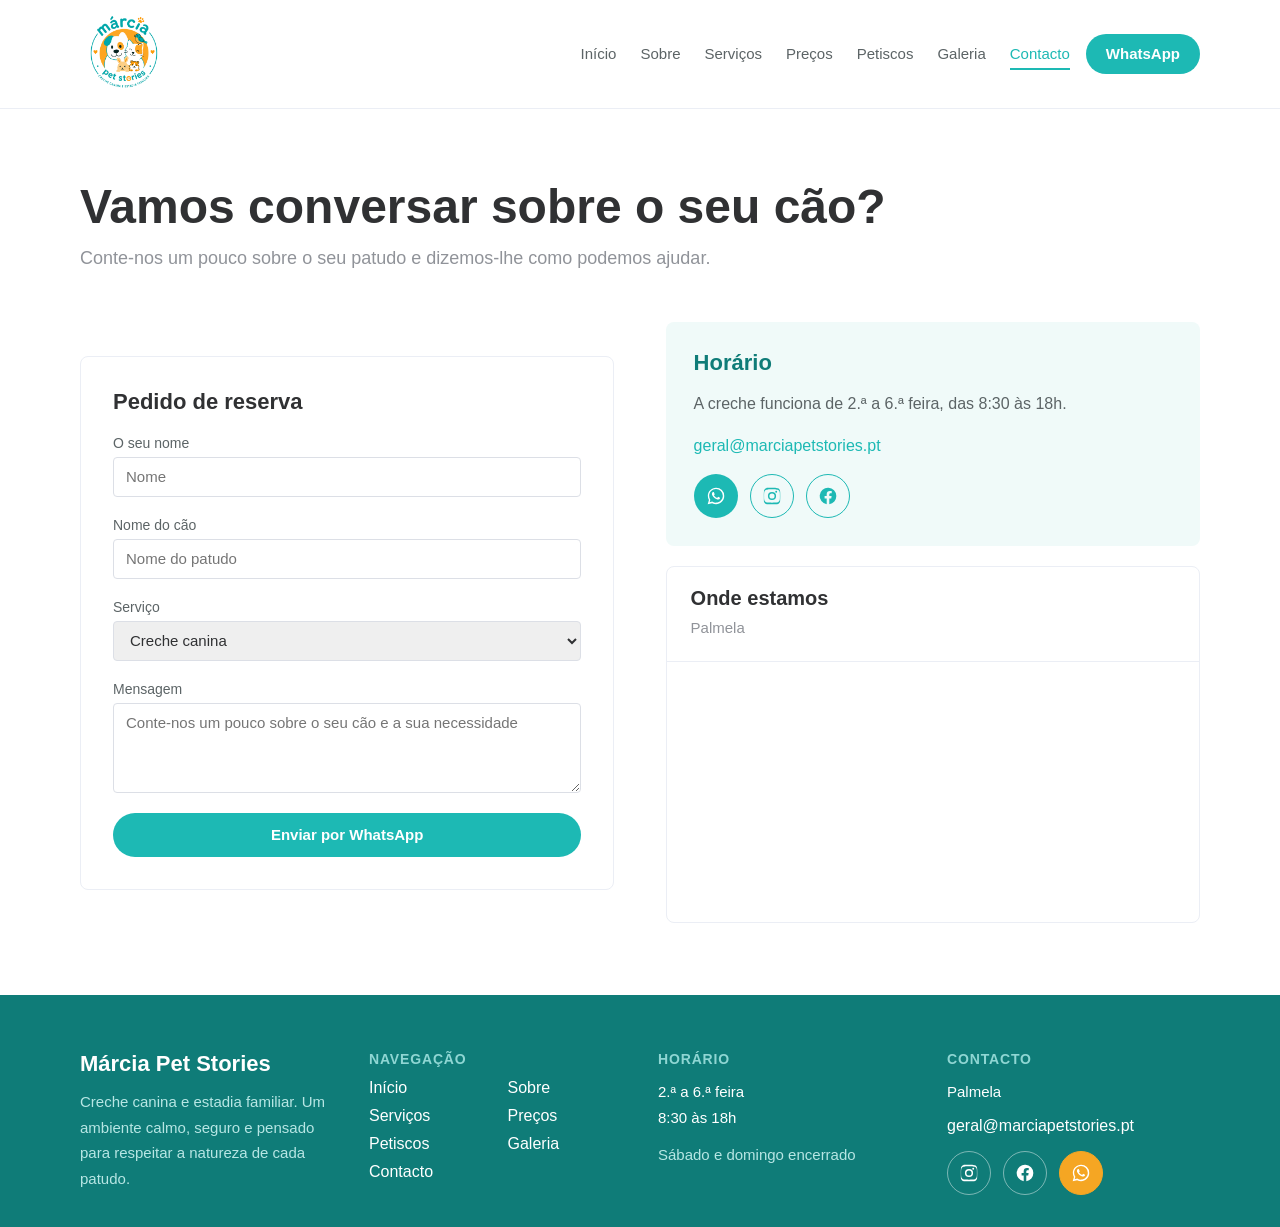
==== contacto.html @ e96823cc "Add files via upload" ====
<!DOCTYPE html>
<html lang="pt-PT">
<head>
  <meta charset="utf-8" />
  <meta name="viewport" content="width=device-width, initial-scale=1" />
  <meta name="theme-color" content="#1DB9B4" />
  <meta name="robots" content="index,follow" />
  <title>Fale connosco em Palmela | Márcia Pet Stories</title>
  <meta name="description" content="Fale com a Márcia Pet Stories para marcar uma reserva, agendar a adaptação do seu cão ou esclarecer dúvidas sobre a creche em Palmela." />
  <link rel="canonical" href="https://www.marciapetstories.pt/contacto.html" />
  <link rel="stylesheet" href="styles.css" />
</head>
<body>
  <header class="topo">
    <div class="wrap">
      <a href="index.html"><img class="logo" src="img/logo.png" alt="Márcia Pet Stories" width="120" height="120" /></a>
      <button class="icone-btn burger" id="abrir-menu" aria-label="Abrir menu">
        <svg width="22" height="22" viewBox="0 0 24 24" fill="currentColor" aria-hidden="true"><path d="M3 6h18v2H3V6Zm0 5h18v2H3v-2Zm0 5h18v2H3v-2Z"></path></svg>
      </button>
      <nav class="nav" id="nav-desktop">
        <a href="index.html">Início</a>
        <a href="sobre.html">Sobre</a>
        <a href="servicos.html">Serviços</a>
        <a href="precos.html">Preços</a>
        <a href="petiscos.html">Petiscos</a>
        <a href="galeria.html">Galeria</a>
        <a href="contacto.html" class="atual">Contacto</a>
      </nav>
      <a class="btn btn-teal btn-xs" href="https://wa.me/351910688326" target="_blank" rel="noopener noreferrer">WhatsApp</a>
    </div>
  </header>

  <div class="drawer" id="drawer">
    <div class="drawer-topo">
      <a href="index.html"><img class="drawer-logo" src="img/logo.png" alt="Márcia Pet Stories" width="120" height="120" /></a>
      <button class="icone-btn" id="fechar-menu" aria-label="Fechar menu">
        <svg width="20" height="20" viewBox="0 0 24 24" fill="currentColor" aria-hidden="true"><path d="M18.3 5.71 12 12.01l-6.3-6.3-1.41 1.41 6.3 6.3-6.3 6.3 1.41 1.41 6.3-6.3 6.3 6.3 1.41-1.41-6.3-6.3 6.3-6.3-1.41-1.41Z"></path></svg>
      </button>
    </div>
    <nav>
      <a href="index.html">Início</a>
      <a href="sobre.html">Sobre</a>
      <a href="servicos.html">Serviços</a>
      <a href="precos.html">Preços</a>
      <a href="petiscos.html">Petiscos</a>
      <a href="galeria.html">Galeria</a>
      <a href="contacto.html" class="atual">Contacto</a>
    </nav>
    <a class="btn btn-teal wa" href="https://wa.me/351910688326" target="_blank" rel="noopener noreferrer">Falar no WhatsApp</a>
  </div>

  <main>
    <section>
      <div class="wrap">
        <h1>Vamos conversar sobre o seu cão?</h1>
        <p class="sub">Conte-nos um pouco sobre o seu patudo e dizemos-lhe como podemos ajudar.</p>
        <div class="duas contact-layout">
          <form class="form" id="form-reserva">
            <h2 class="contact-title">Pedido de reserva</h2>
            <div class="campo">
              <label for="f-nome">O seu nome</label>
              <input id="f-nome" name="nome" placeholder="Nome" />
            </div>
            <div class="campo">
              <label for="f-cao">Nome do cão</label>
              <input id="f-cao" name="cao" placeholder="Nome do patudo" />
            </div>
            <div class="campo">
              <label for="f-servico">Serviço</label>
              <select id="f-servico" name="servico">
                <option>Creche canina</option>
                <option>Estadia familiar</option>
                <option>Dia de adaptação</option>
                <option>Transporte</option>
                <option>Banho e tosa</option>
                <option>Passeios</option>
              </select>
            </div>
            <div class="campo">
              <label for="f-msg">Mensagem</label>
              <textarea id="f-msg" name="msg" rows="4" placeholder="Conte-nos um pouco sobre o seu cão e a sua necessidade"></textarea>
            </div>
            <button type="submit" class="btn btn-teal btn-sm">Enviar por WhatsApp</button>
          </form>

          <div class="contact-stack">
            <div class="caixa-teal">
              <h2>Horário</h2>
              <p class="contact-copy">A creche funciona de 2.ª a 6.ª feira, das 8:30 às 18h.</p>
              <p class="contact-copy"><a href="mailto:geral@marciapetstories.pt">geral@marciapetstories.pt</a></p>
              <div class="social">
                <a class="cheio wa" href="https://wa.me/351910688326" target="_blank" rel="noopener noreferrer" aria-label="WhatsApp"></a>
                <a class="linha ig" href="https://www.instagram.com/marciapetstories/" target="_blank" rel="noopener noreferrer" aria-label="Instagram"></a>
                <a class="linha fb" href="https://www.facebook.com/profile.php?id=100092173143189" target="_blank" rel="noopener noreferrer" aria-label="Facebook"></a>
              </div>
            </div>
            <div class="mapa-caixa">
              <header>
                <h2 class="map-title">Onde estamos</h2>
                <p class="map-local">Palmela</p>
              </header>
              <iframe title="Mapa de Palmela" loading="lazy" referrerpolicy="no-referrer-when-downgrade" src="https://www.openstreetmap.org/export/embed.html?bbox=-8.95%2C38.54%2C-8.85%2C38.60&amp;layer=mapnik"></iframe>
            </div>
          </div>
        </div>
      </div>
    </section>
  </main>

  <footer>
    <div class="wrap grelha">
      <div class="bloco">
        <span class="marca">Márcia Pet Stories</span>
        <span class="claro">Creche canina e estadia familiar. Um ambiente calmo, seguro e pensado para respeitar a natureza de cada patudo.</span>
      </div>
      <div class="bloco">
        <span class="rotulo">Navegação</span>
        <div class="nav-rodape">
          <a href="index.html">Início</a>
          <a href="sobre.html">Sobre</a>
          <a href="servicos.html">Serviços</a>
          <a href="precos.html">Preços</a>
          <a href="petiscos.html">Petiscos</a>
          <a href="galeria.html">Galeria</a>
          <a href="contacto.html">Contacto</a>
        </div>
      </div>
      <div class="bloco">
        <span class="rotulo">Horário</span>
        <span class="footer-meta">2.ª a 6.ª feira<br />8:30 às 18h</span>
        <span class="claro">Sábado e domingo encerrado</span>
      </div>
      <div class="bloco">
        <span class="rotulo">Contacto</span>
        <span class="footer-meta">Palmela</span>
        <a href="mailto:geral@marciapetstories.pt">geral@marciapetstories.pt</a>
        <div class="social redes footer-social">
          <a class="ig" href="https://www.instagram.com/marciapetstories/" target="_blank" rel="noopener noreferrer" aria-label="Instagram"></a>
          <a class="fb" href="https://www.facebook.com/profile.php?id=100092173143189" target="_blank" rel="noopener noreferrer" aria-label="Facebook"></a>
          <a class="cheio wa" href="https://wa.me/351910688326" target="_blank" rel="noopener noreferrer" aria-label="WhatsApp"></a>
        </div>
      </div>
    </div>
  </footer>

  <script src="script.js"></script>
  <script>
    document.getElementById('abrir-menu').addEventListener('click', function () {
      document.getElementById('drawer').classList.add('aberto');
    });
    document.getElementById('fechar-menu').addEventListener('click', function () {
      document.getElementById('drawer').classList.remove('aberto');
    });
    document.getElementById('form-reserva').addEventListener('submit', function (ev) {
      ev.preventDefault();
      var d = new FormData(ev.target);
      var texto = [
        'Olá! Chamo-me ' + (d.get('nome') || '—') + '.',
        'Cão: ' + (d.get('cao') || '—'),
        'Serviço: ' + d.get('servico'),
        d.get('msg')
      ].filter(Boolean).join('\n');
      window.open('https://wa.me/351910688326?text=' + encodeURIComponent(texto), '_blank', 'noopener');
    });
  </script>
</body>
</html>
---- styles.css ----
/* Márcia Pet Stories — estilos */

html { scroll-behavior: auto; }

:root {
  --teal: #1DB9B4;
  --teal-dark: #0F7C78;
  --teal-soft: #F0FAF9;
  --teal-tint: #E8F8F7;
  --laranja: #F5A623;
  --laranja-dark: #B87A12;
  --creme: #FBF5EC;
  --texto: #303133;
  --texto-2: #5c6466;
  --texto-3: #909399;
  --borda: #EBEEF5;
  --borda-forte: #DCDFE6;
  --fundo: #F2F3F5;
  --raio: 8px;
  --ease: cubic-bezier(.645, .045, .355, 1);
}

*, *::before, *::after { box-sizing: border-box; }

body {
  margin: 0;
  background: #fff;
  font-family: Inter, 'Helvetica Neue', Helvetica, Arial, sans-serif;
  color: var(--texto);
  -webkit-font-smoothing: antialiased;
}

a { color: var(--teal); text-decoration: none; }
a:hover { color: #17968f; }
img { display: block; }
input, textarea, select, button { font-family: inherit; }

.wrap { max-width: 1160px; margin: 0 auto; padding-left: 20px; padding-right: 20px; }
.pagina { display: none; }
.pagina.ativa { display: block; }
.section-spaced { margin-top: 40px; }
.section-heading { margin-bottom: 40px; }
.section-tight { padding-bottom: 24px; }
.align-start { align-items: start; }
.lead-copy { font-size: 17px; line-height: 1.85; }
.compact { max-width: 30em; }
.center-copy { max-width: 34em; }
.brand-title { color: var(--teal-dark); }
.story-block { display: flex; flex-direction: column; gap: 20px; max-width: 56em; margin-top: 24px; }
.brand-line { font-size: 19px; line-height: 1.7; color: var(--teal-dark); font-weight: 600; }
.pet-subtitle { font-size: clamp(17px,2.2vw,20px); line-height: 1.6; color: #8a6a3a; font-weight: 500; }
.section-no-top { padding-top: 0; }
.service-grid { margin-top: 48px; }
.pricing-grid { margin-top: 48px; }
.gallery-spacing { margin-top: 48px; }
.contact-layout { align-items: start; margin-top: 48px; }
.contact-stack { display: flex; flex-direction: column; gap: 20px; }
.contact-title { font-size: 22px; }
.contact-copy { font-size: 16px; line-height: 1.75; }
.map-title { font-size: 20px; margin-bottom: 4px; }
.map-local { font-size: 15px; color: var(--texto-3); }
.avulso-copy { display: flex; flex-direction: column; gap: 6px; }
.avulso-title { font-size: 20px; }
.avulso-price { display: flex; align-items: baseline; gap: 10px; }
.avulso-label { font-size: 15px; color: #7a6a4d; }
.faq-title { margin: 64px 0 24px; }
.store-title { font-size: clamp(23px,3.4vw,30px); }
.small-sub { font-size: 16px; }
.shop-spacing { margin-top: 32px; }
.gallery-title { font-size: clamp(23px,3.4vw,30px); margin-bottom: 32px; }
.section-header { display: flex; flex-direction: column; gap: 14px; margin-bottom: 32px; }
.section-header.center { align-items: center; text-align: center; }
.section-header h2 { margin: 0; }
.feature-grid { display: grid; grid-template-columns: repeat(auto-fit, minmax(220px, 1fr)); gap: 20px; }
.feature-card {
  background: #fff;
  border: 1px solid var(--borda);
  border-radius: var(--raio);
  padding: 28px 22px;
  display: flex;
  flex-direction: column;
  gap: 16px;
  box-shadow: 0 8px 24px rgba(16, 124, 120, .04);
}
.feature-icon {
  width: 52px;
  height: 52px;
  border-radius: 16px;
  background: var(--teal-soft);
  display: flex;
  align-items: center;
  justify-content: center;
  font-size: 28px;
}
.feature-card h3 { font-size: 19px; color: var(--texto); }
.feature-card p { font-size: 15px; line-height: 1.75; }
.testimonial-grid { display: grid; grid-template-columns: repeat(auto-fit, minmax(220px, 1fr)); gap: 20px; }
.testimonial-card {
  background: #fff;
  border: 1px solid var(--borda);
  border-radius: var(--raio);
  padding: 18px 18px 20px;
  display: flex;
  flex-direction: column;
  gap: 14px;
  box-shadow: 0 6px 18px rgba(48, 49, 51, .04);
}
.testimonial-photo {
  width: 100%;
  aspect-ratio: 4 / 3;
  border-radius: 12px;
  overflow: hidden;
  background: linear-gradient(135deg, #dff8f6, #f7f0df);
  border: 1px solid rgba(16, 124, 120, .12);
}
.placeholder-photo {
  position: relative;
  display: flex;
  align-items: center;
  justify-content: center;
}
.placeholder-photo::before {
  content: "🐶";
  font-size: 42px;
  opacity: 0.6;
}
.testimonial-card p {
  margin: 0;
  font-size: 15px;
  line-height: 1.8;
  color: var(--texto-2);
}
.testimonial-author {
  display: flex;
  flex-direction: column;
  gap: 4px;
  margin-top: auto;
  padding-top: 6px;
  border-top: 1px solid var(--borda);
}
.testimonial-author strong { font-size: 15px; color: var(--texto); }
.testimonial-author span { font-size: 13px; color: var(--texto-3); }
.cta-panel { max-width: 900px; text-align: center; display: flex; flex-direction: column; align-items: center; gap: 20px; }
.compact-panel { gap: 18px; }
.footer-meta { font-size: 15px; line-height: 1.7; }
.footer-social { padding-top: 4px; }
.drawer-logo { height: 64px; width: auto; }

/* ---------- Cabeçalho ---------- */
.topo {
  position: sticky;
  top: 0;
  z-index: 50;
  background: rgba(255, 255, 255, .96);
  border-bottom: 1px solid var(--borda);
}
.topo .wrap {
  display: flex;
  align-items: center;
  gap: 16px;
  padding-top: 10px;
  padding-bottom: 10px;
  flex-wrap: wrap;
}
.logo { height: clamp(56px, 9vw, 88px); width: auto; cursor: pointer; }
.nav {
  display: flex;
  gap: clamp(12px, 2vw, 24px);
  margin-left: auto;
  flex-wrap: wrap;
  justify-content: flex-end;
}
.nav a,
.nav button {
  padding: 6px 0;
  background: none;
  border: none;
  border-bottom: 2px solid transparent;
  color: var(--texto-2);
  font-size: 15px;
  font-weight: 500;
  cursor: pointer;
  transition: color .2s, transform .2s var(--ease), font-weight .2s;
  text-decoration: none;
  display: inline-flex;
  align-items: center;
}
.nav a:hover,
.nav button:hover { transform: scale(1.08); font-weight: 700; color: var(--teal); }
.nav a.atual,
.nav button.atual { color: var(--teal); border-bottom-color: var(--teal); }

.icone-btn {
  display: inline-flex;
  align-items: center;
  justify-content: center;
  width: 44px;
  height: 44px;
  border-radius: 22px;
  background: #fff;
  border: 1px solid var(--borda-forte);
  color: var(--teal);
  cursor: pointer;
}
.burger { display: inline-flex; margin-left: auto; }

/* ---------- Botões ---------- */
.btn {
  display: inline-flex;
  align-items: center;
  justify-content: center;
  height: 48px;
  padding: 0 28px;
  border-radius: 24px;
  font-size: 16px;
  font-weight: 600;
  border: none;
  cursor: pointer;
  transition: transform .2s var(--ease), font-weight .2s, background .2s, color .2s;
}
.btn:hover { transform: scale(1.06); font-weight: 700; }
.btn { text-align: center; height: auto; min-height: 48px; padding-top: 10px; padding-bottom: 10px; line-height: 1.3; }
.btn-sm { min-height: 44px; }
.btn-xs { min-height: 40px; }
.btn-teal { background: var(--teal); color: #fff; }
.btn-teal:hover { color: #fff; }
.btn-laranja { background: var(--laranja); color: #fff; }
.btn-laranja:hover { color: #fff; }
.btn-linha { background: #fff; color: var(--teal); border: 1px solid var(--teal); }
.btn-sm { height: auto; padding-left: 24px; padding-right: 24px; border-radius: 22px; font-size: 15px; }
.btn-xs { height: auto; padding-left: 20px; padding-right: 20px; border-radius: 20px; font-size: 15px; white-space: nowrap; }

.voltar { padding-top: 20px; padding-bottom: 24px; }

/* ---------- Menu mobile ---------- */
.drawer {
  position: fixed;
  top: 0;
  right: 0;
  bottom: 0;
  width: 66.6667%;
  z-index: 100;
  background: #fff;
  display: none;
  flex-direction: column;
  padding: 20px;
  overflow-y: auto;
  box-shadow: 0 0 24px rgba(0, 0, 0, .18);
}
.drawer.aberto { display: flex; }
.drawer-topo { display: flex; align-items: center; justify-content: space-between; gap: 16px; }
.drawer nav { display: flex; flex-direction: column; padding-top: 32px; }
.drawer nav a,
.drawer nav button {
  background: none;
  border: none;
  border-bottom: 1px solid var(--borda);
  padding: 18px 4px;
  color: var(--texto-2);
  font-size: 19px;
  font-weight: 600;
  text-align: left;
  cursor: pointer;
  text-decoration: none;
  display: block;
}
.drawer nav a.atual,
.drawer nav button.atual { color: var(--teal); }
.drawer .btn { margin-top: 32px; min-height: 52px; border-radius: 26px; font-size: 17px; text-align: center; }

/* ---------- Secções ---------- */
section { padding-top: clamp(44px, 7vw, 72px); padding-bottom: clamp(44px, 7vw, 72px); }
.fundo-teal { background: var(--teal-soft); }
.fundo-creme { background: var(--creme); }
.fundo-cinza { background: var(--fundo); }

h1 { margin: 0; font-size: clamp(30px, 5.4vw, 48px); line-height: 1.1; font-weight: 700; }
h2 { margin: 0; font-size: clamp(24px, 3.6vw, 32px); font-weight: 700; }
h3 { margin: 0; font-size: 19px; font-weight: 600; }
p { margin: 0; line-height: 1.8; color: var(--texto-2); }

.sub { font-size: 18px; color: var(--texto-3); margin-top: 8px; }
.duas {
  display: grid;
  grid-template-columns: 1fr;
  gap: clamp(28px, 4vw, 56px);
  align-items: center;
}
.coluna { display: flex; flex-direction: column; gap: 20px; align-items: flex-start; }

.etiqueta {
  display: inline-block;
  font-size: 13px;
  font-weight: 600;
  letter-spacing: .04em;
  text-transform: uppercase;
  padding: 6px 14px;
  border-radius: 20px;
  color: #fff;
}
.etiqueta.laranja { background: var(--laranja); }
.etiqueta.teal { background: var(--teal); }

.hero h1 { color: var(--teal-dark); text-wrap: balance; max-width: 573px; }
.hero p { font-size: clamp(16px, 2vw, 19px); line-height: 1.7; max-width: 570px; }
.hero .social { margin-top: 16px; }
.hero-logo { width: 100%; max-width: 460px; height: auto; margin: 0 auto; }

.foto { border-radius: var(--raio); overflow: hidden; background: var(--borda); }
.foto img { width: 100%; height: 100%; object-fit: cover; }
.r43 { aspect-ratio: 4/3; }
.r11 { aspect-ratio: 1/1; }
.r34 { aspect-ratio: 3/4; }

/* ---------- Cartões ---------- */
.grelha-3 { display: grid; grid-template-columns: 1fr; gap: 20px; }
.grelha-2 { display: grid; grid-template-columns: 1fr; gap: 20px; }
.grelha-4 { display: grid; grid-template-columns: 1fr; gap: 24px; }
.grelha-5 { display: grid; grid-template-columns: 1fr; gap: 16px; }
.grelha-fotos { display: grid; grid-template-columns: 1fr; gap: 16px; }

.cartao {
  background: #fff;
  border: 1px solid var(--borda);
  border-radius: var(--raio);
  padding: 24px;
  display: flex;
  flex-direction: column;
  gap: 10px;
}
.numero {
  width: 44px;
  height: 44px;
  border-radius: 22px;
  background: var(--teal-tint);
  display: flex;
  align-items: center;
  justify-content: center;
  color: var(--teal);
  font-size: 18px;
  font-weight: 700;
  flex: none;
}
.numero.laranja { background: var(--laranja); color: #fff; width: 36px; height: 36px; font-size: 16px; }
.titulo-linha { display: flex; align-items: center; gap: 8px; flex-wrap: wrap; }
.tag-pontual {
  background: #FDF3E0;
  color: var(--laranja-dark);
  font-size: 12px;
  font-weight: 600;
  padding: 3px 10px;
  border-radius: 20px;
}
.nota { font-size: 14px; line-height: 1.6; color: var(--laranja-dark); }
.cartao p, .passo p { font-size: 15px; line-height: 1.7; }
.passo { display: flex; flex-direction: column; gap: 10px; }
.passo-topo { display: flex; align-items: center; gap: 12px; }
.passo-topo .numero { flex: none; }

/* ---------- Preços ---------- */
.pack {
  background: #fff;
  border: 1px solid var(--borda);
  border-radius: var(--raio);
  padding: 28px 20px;
  display: flex;
  flex-direction: column;
  gap: 12px;
  align-items: center;
  text-align: center;
}
.pack.destaque { border-color: var(--teal); }
.pack .freq { font-size: 13px; font-weight: 600; letter-spacing: .04em; text-transform: uppercase; color: var(--texto-3); }
.pack .valor { font-size: clamp(30px, 4vw, 38px); font-weight: 700; color: var(--teal-dark); line-height: 1; }
.pack .mes { font-size: 14px; color: var(--texto-3); }
.pack .top { background: var(--laranja); color: #fff; font-size: 12px; font-weight: 600; padding: 4px 12px; border-radius: 20px; }

.avulso {
  margin-top: 32px;
  background: #FFF8EC;
  border: 1px solid #F7DFB4;
  border-radius: var(--raio);
  padding: 28px;
  display: flex;
  flex-wrap: wrap;
  gap: 24px;
  align-items: center;
  justify-content: space-between;
}
.avulso p { font-size: 15px; line-height: 1.7; color: #7a6a4d; max-width: 46em; }
.avulso .valor { font-size: clamp(28px, 3.8vw, 34px); font-weight: 700; color: var(--laranja-dark); }

/* ---------- FAQ ---------- */
.faq { display: flex; flex-direction: column; gap: 12px; max-width: 820px; }
.faq-item { background: #fff; border: 1px solid var(--borda); border-radius: var(--raio); overflow: hidden; }
.faq-item button {
  width: 100%;
  text-align: left;
  background: none;
  border: none;
  padding: 20px 24px;
  font-size: 17px;
  font-weight: 600;
  color: var(--texto);
  cursor: pointer;
  display: flex;
  justify-content: space-between;
  gap: 16px;
  align-items: center;
}
.faq-item button span { color: var(--teal); font-size: 20px; font-weight: 400; flex: none; }
.faq-item p { padding: 0 24px 22px; font-size: 16px; line-height: 1.75; display: none; }
.faq-item.aberto p { display: block; }

/* ---------- Sliders ---------- */
.rail {
  display: flex;
  gap: 16px;
  overflow-x: auto;
  scroll-snap-type: x mandatory;
  scrollbar-width: none;
  padding-bottom: 4px;
}
.rail::-webkit-scrollbar { display: none; }
.rail > * { flex: none; width: clamp(220px, 30vw, 340px); scroll-snap-align: start; }
.setas { display: flex; gap: 10px; align-items: center; }
.seta {
  width: 40px;
  height: 40px;
  border-radius: 20px;
  background: #fff;
  border: 1px solid var(--borda-forte);
  color: var(--teal);
  font-size: 18px;
  cursor: pointer;
  transition: border-color .2s;
}
.seta:hover { border-color: var(--teal); }
.cabeca-slider {
  display: flex;
  align-items: baseline;
  justify-content: space-between;
  gap: 24px;
  margin-bottom: 32px;
  flex-wrap: wrap;
}
.link-btn { background: none; border: none; color: var(--teal); font-size: 16px; font-weight: 600; cursor: pointer; padding: 0 0 0 8px; }

.galeria-caixa { position: relative; padding: 0 8px; }
.seta-flutuante {
  display: flex;
  position: absolute;
  top: 50%;
  transform: translateY(-50%);
  z-index: 2;
  width: 44px;
  height: 44px;
  align-items: center;
  justify-content: center;
  background: transparent;
  border: none;
  color: #fff;
  font-size: 34px;
  line-height: 1;
  cursor: pointer;
  text-shadow: 0 1px 6px rgba(0, 0, 0, .5);
}
.seta-flutuante.esq { left: 4px; }
.seta-flutuante.dir { right: 4px; }

#rail-galeria > *, #fotos-petiscos > * { width: clamp(240px, 26vw, 320px); }
.grelha-servicos { display: grid; grid-template-columns: repeat(auto-fit, minmax(320px, 1fr)); gap: 20px; }
@media (max-width: 600px) {
  #rail-galeria > *, #fotos-petiscos > * { width: 100%; }
}

/* ---------- Petiscos ---------- */
.catalogo { display: grid; grid-template-columns: repeat(auto-fit, minmax(260px, 1fr)); gap: 20px; align-items: start; }
.grupo { background: #fff; border: 1px solid var(--borda); border-radius: var(--raio); overflow: hidden; }
.grupo header { padding: 18px 24px; background: var(--creme); border-bottom: 1px solid #F0E3CE; }
.grupo header h3 { font-size: 17px; color: #8a6a3a; }
.grupo ul { list-style: none; margin: 0; padding: 8px 24px 20px; }
.grupo li { padding: 14px 0; border-bottom: 1px solid #F5F7FA; display: flex; flex-direction: column; gap: 4px; }
.grupo li strong { font-size: 16px; font-weight: 600; }
.grupo li span { font-size: 15px; color: var(--texto-2); }

/* ---------- Contacto ---------- */
.form {
  background: #fff;
  border: 1px solid var(--borda);
  border-radius: var(--raio);
  padding: clamp(20px, 4vw, 32px);
  display: flex;
  flex-direction: column;
  gap: 20px;
}
.campo { display: flex; flex-direction: column; gap: 6px; }
.campo label { font-size: 14px; font-weight: 500; color: var(--texto-2); }
.campo input, .campo select, .campo textarea {
  border: 1px solid var(--borda-forte);
  border-radius: 4px;
  font-size: 15px;
  color: var(--texto);
  outline: none;
  padding: 0 12px;
  height: 40px;
}
.campo textarea { padding: 10px 12px; height: auto; resize: vertical; }
.campo input:focus, .campo select:focus, .campo textarea:focus { border-color: var(--teal); }

.caixa-teal { background: var(--teal-soft); border-radius: var(--raio); padding: 28px; display: flex; flex-direction: column; gap: 14px; align-items: flex-start; }
.caixa-teal h2 { font-size: 22px; color: var(--teal-dark); }
.mapa-caixa { border: 1px solid var(--borda); border-radius: var(--raio); overflow: hidden; }
.mapa-caixa header { padding: 20px 24px; border-bottom: 1px solid var(--borda); }
.mapa-caixa iframe { display: block; width: 100%; height: 260px; border: 0; }
.social { display: flex; gap: 12px; flex-wrap: wrap; align-items: center; }
.social a.cheio {
  display: inline-flex;
  align-items: center;
  justify-content: center;
  width: 44px;
  height: 44px;
  border-radius: 22px;
  background: var(--teal);
  color: #fff;
  transition: background .2s;
}
.social a.cheio:hover { background: var(--laranja); color: #fff; }
.social a.linha {
  display: inline-flex;
  align-items: center;
  justify-content: center;
  width: 44px;
  height: 44px;
  border-radius: 22px;
  border: 1px solid var(--teal);
  color: var(--teal);
  transition: background .2s, color .2s;
}
.social a.linha:hover { background: var(--laranja); border-color: var(--laranja); color: #fff; }

/* ---------- Rodapé ---------- */
footer { background: var(--teal-dark); color: #fff; }
footer .wrap.grelha {
  display: grid;
  grid-template-columns: repeat(auto-fit, minmax(200px, 1fr));
  gap: 36px;
  align-items: start;
  padding-top: clamp(40px, 6vw, 56px);
  padding-bottom: 32px;
}
footer .marca { font-size: 22px; font-weight: 700; }
footer .rotulo { font-size: 14px; font-weight: 600; letter-spacing: .06em; text-transform: uppercase; color: #8FD6D3; }
footer .bloco { display: flex; flex-direction: column; gap: 12px; align-items: flex-start; }
footer p, footer span.claro { font-size: 15px; line-height: 1.7; color: #B7E6E4; }
footer .nav-rodape { display: grid; grid-template-columns: 1fr 1fr; gap: 10px 24px; width: 100%; }
footer .nav-rodape button {
  background: none;
  border: none;
  padding: 0;
  color: #fff;
  font-size: 15px;
  cursor: pointer;
  text-align: left;
  transform-origin: left center;
  transition: transform .2s var(--ease), font-weight .2s, color .2s;
}
footer .nav-rodape button:hover { transform: scale(1.08); font-weight: 700; color: #FFD79A; }
footer a { color: #fff; }
footer a:hover { color: #FFD79A; }
footer .redes a {
  display: inline-flex;
  align-items: center;
  justify-content: center;
  width: 44px;
  height: 44px;
  border-radius: 22px;
  border: 1px solid rgba(255, 255, 255, .45);
  transition: background .2s, border-color .2s;
}
footer .redes a:hover { background: var(--laranja); border-color: var(--laranja); color: #fff; }
footer .redes a.cheio { background: var(--laranja); border-color: var(--laranja); }
footer .redes a.cheio:hover { background: #dd9219; border-color: #dd9219; }
footer .fim { border-top: 1px solid rgba(255, 255, 255, .18); padding-top: 20px; padding-bottom: 36px; }
footer .fim span { font-size: 14px; color: #8FD6D3; }

/* ---------- Responsivo ---------- */
@media (min-width: 700px) {
  .duas { grid-template-columns: repeat(2, minmax(0, 1fr)); }
  .grelha-3 { grid-template-columns: repeat(2, minmax(0, 1fr)); }
  .grelha-2 { grid-template-columns: repeat(2, minmax(0, 1fr)); }
  .grelha-4 { grid-template-columns: repeat(2, minmax(0, 1fr)); }
  .grelha-5 { grid-template-columns: repeat(2, minmax(0, 1fr)); }
  .grelha-fotos { grid-template-columns: repeat(2, minmax(0, 1fr)); }
}

@media (min-width: 900px) {
  .nav, .topo .btn { display: flex !important; }
  .burger { display: none; }
  .grelha-3 { grid-template-columns: repeat(3, minmax(0, 1fr)); }
  .grelha-4 { grid-template-columns: repeat(4, minmax(0, 1fr)); }
  .grelha-5 { grid-template-columns: repeat(5, minmax(0, 1fr)); }
  .grelha-fotos { grid-template-columns: repeat(auto-fit, minmax(260px, 1fr)); }
}

@media (max-width: 899px) {
  .hero .duas { display: flex; flex-direction: column; }
  .hero .hero-logo { order: -1; }
  .nav, .topo .btn { display: none !important; }
  .grelha-fotos {
    display: flex;
    overflow-x: auto;
    scroll-snap-type: x mandatory;
    scrollbar-width: none;
    gap: 12px;
  }
  .grelha-fotos::-webkit-scrollbar { display: none; }
  .grelha-fotos > * { flex: none; width: calc(50% - 6px); scroll-snap-align: center; }
  .seta-flutuante { display: flex; }
}

@media (max-width: 600px) {
  .grelha-fotos > * { width: 100%; }
  .drawer { width: 70%; }
}


/* ---------- Loja Amor à Dentada ---------- */
.loja { display: flex; flex-direction: column; gap: 40px; }
.loja-grupo header { padding-bottom: 10px; border-bottom: 1px solid #F0E3CE; margin-bottom: 20px; }
.loja-grupo header h3 { font-size: 17px; color: #8a6a3a; }
.loja-cartoes { display: grid; grid-template-columns: repeat(auto-fill, minmax(260px, 1fr)); gap: 18px; align-items: stretch; grid-auto-rows: 1fr; }

.produto {
  height: 100%;
  background: #fff;
  border: 1px solid var(--borda);
  border-radius: var(--raio);
  overflow: hidden;
  display: flex;
  flex-direction: column;
}
.produto .foto-prod {
  aspect-ratio: 4 / 3;
  background: var(--creme);
  display: flex;
  align-items: center;
  justify-content: center;
  font-size: 40px;
}
.produto .foto-prod img { width: 100%; height: 100%; object-fit: cover; display: block; }
.produto .corpo { padding: 16px 18px 18px; display: flex; flex-direction: column; gap: 10px; flex: 1; }
.produto h4 { font-size: 16px; font-weight: 600; margin: 0; }
.produto .desc { font-size: 14px; line-height: 1.6; color: var(--texto-2); margin: 0; }
.variantes { margin-top: auto; display: grid; grid-auto-flow: column; grid-auto-columns: 1fr; gap: 6px; }
.variante {
  display: flex;
  flex-direction: column;
  align-items: center;
  gap: 2px;
  padding: 8px 6px;
  border: 1px solid var(--borda-forte);
  border-radius: var(--raio);
  background: #fff;
  cursor: pointer;
  font-family: inherit;
  min-height: 46px;
}
.variante .rot { font-size: 13px; color: var(--texto-2); }
.variante .pre { font-size: 14px; font-weight: 600; color: var(--texto); }
.variante:hover { border-color: var(--teal); }
.variante.ativa { border-color: var(--teal); background: var(--teal-soft); }
.variante.ativa .rot { color: var(--teal-dark); }
.variante.ativa .pre { color: var(--teal-dark); }
.produto .variante-unica { margin-top: auto; font-size: 15px; font-weight: 600; color: var(--teal-dark); }
.produto .btn { width: 100%; }

/* FAB */
.fab-carrinho {
  position: fixed;
  right: 18px;
  bottom: calc(18px + env(safe-area-inset-bottom));
  z-index: 60;
  border: 0;
  cursor: pointer;
  background: var(--laranja);
  color: #fff;
  border-radius: 999px;
  height: 58px;
  padding: 0 22px 0 18px;
  display: inline-flex;
  align-items: center;
  gap: 10px;
  font-family: inherit;
  font-size: 16px;
  font-weight: 600;
  box-shadow: 0 8px 22px rgba(0,0,0,.18);
  transition: transform .2s var(--ease);
}
.fab-carrinho:hover { transform: scale(1.06); }
.fab-carrinho[hidden] { display: none; }
.fab-carrinho span {
  background: #fff;
  color: var(--laranja-dark);
  border-radius: 999px;
  min-width: 24px;
  height: 24px;
  display: inline-flex;
  align-items: center;
  justify-content: center;
  font-size: 14px;
  font-weight: 700;
  padding: 0 6px;
}

/* Aviso "adicionado" */
.aviso-add {
  position: fixed;
  right: 18px;
  bottom: calc(88px + env(safe-area-inset-bottom));
  z-index: 61;
  max-width: min(340px, calc(100vw - 36px));
  background: #fff;
  border: 1px solid var(--borda);
  border-left: 4px solid var(--teal);
  border-radius: var(--raio);
  box-shadow: 0 10px 28px rgba(0,0,0,.14);
  padding: 12px 14px;
  display: flex;
  align-items: center;
  gap: 10px;
  opacity: 0;
  transform: translateY(10px);
  transition: opacity .25s var(--ease), transform .25s var(--ease);
}
.aviso-add[hidden] { display: none; }
.aviso-add.visivel { opacity: 1; transform: translateY(0); }
.aviso-add .visto-mini {
  flex: none;
  width: 22px; height: 22px; border-radius: 50%;
  background: var(--teal); color: #fff;
  display: flex; align-items: center; justify-content: center;
  font-size: 13px;
}
.aviso-add .txt { font-size: 14px; line-height: 1.45; color: var(--texto-2); }
.aviso-add .txt b { color: var(--texto); font-weight: 600; }
.aviso-add button {
  flex: none;
  margin-left: auto;
  background: none; border: 0; cursor: pointer;
  font-family: inherit; font-size: 14px; font-weight: 600;
  color: var(--teal-dark);
  text-decoration: underline;
  padding: 0;
}

@keyframes pulsa-fab {
  0% { transform: scale(1); }
  40% { transform: scale(1.14); }
  100% { transform: scale(1); }
}
.fab-carrinho.pulsa { animation: pulsa-fab .45s var(--ease); }

.continuar {
  background: #fff;
  border: 1px dashed var(--teal);
  color: var(--teal-dark);
  border-radius: var(--raio);
  font-family: inherit;
  font-size: 15px;
  font-weight: 600;
  padding: 12px;
  min-height: 46px;
  cursor: pointer;
}
.continuar:hover { background: var(--teal-soft); }
.acoes-carrinho { display: flex; flex-direction: column; gap: 8px; }
.limpar {
  background: none;
  border: 0;
  cursor: pointer;
  font-family: inherit;
  font-size: 14px;
  color: var(--texto-2);
  text-decoration: underline;
  padding: 4px;
  align-self: center;
}
.limpar:hover { color: #C0392B; }
.aviso-entrega {
  margin: 0;
  background: var(--creme);
  border-radius: var(--raio);
  padding: 12px 14px;
  font-size: 13px;
  line-height: 1.6;
  color: #8a6a3a;
}

/* Gaveta do carrinho */
.carrinho-overlay {
  position: fixed;
  inset: 0;
  background: rgba(0,0,0,.5);
  z-index: 70;
}
.carrinho-overlay[hidden] { display: none; }
.carrinho {
  position: fixed;
  top: 0;
  right: 0;
  width: min(420px, 100%);
  height: 100dvh;
  background: #fff;
  z-index: 80;
  transform: translateX(100%);
  transition: transform .3s var(--ease);
  overflow-y: auto;
  -webkit-overflow-scrolling: touch;
  display: flex;
  flex-direction: column;
}
.carrinho.aberto { transform: translateX(0); }
.carrinho-topo {
  position: sticky;
  top: 0;
  z-index: 2;
  background: var(--teal);
  color: #fff;
  padding: 16px 18px;
  display: flex;
  align-items: center;
  justify-content: space-between;
  gap: 12px;
}
.carrinho-topo h3 { font-size: 18px; margin: 0; color: #fff; }
.carrinho-topo .icone-btn { background: transparent; color: #fff; border-color: rgba(255,255,255,.6); }
.carrinho-topo .icone-btn:hover { background: rgba(255,255,255,.18); }
.carrinho-corpo {
  padding: 18px 18px calc(24px + env(safe-area-inset-bottom));
  display: flex;
  flex-direction: column;
  gap: 18px;
  overflow-x: hidden;
}
.carrinho-corpo .campo { min-width: 0; }
.carrinho-corpo .campo input,
.carrinho-corpo .campo select,
.carrinho-corpo .campo textarea { width: 100%; min-width: 0; box-sizing: border-box; background: #fff; font-family: inherit; }

.linha-item {
  border: 1px solid var(--borda);
  border-radius: var(--raio);
  background: #fff;
  padding: 14px;
  display: flex;
  flex-direction: column;
  gap: 10px;
}
.linha-item .cabeca { display: flex; justify-content: space-between; gap: 12px; align-items: flex-start; }
.linha-item strong { font-size: 15px; font-weight: 600; }
.linha-item .var { font-size: 13px; color: var(--texto-2); display: block; margin-top: 2px; }
.linha-item .subtotal { font-size: 15px; font-weight: 700; color: var(--teal-dark); white-space: nowrap; }
.linha-item .base { display: flex; align-items: center; justify-content: space-between; gap: 12px; }
.stepper { display: inline-flex; align-items: center; border: 1px solid var(--borda-forte); border-radius: 999px; overflow: hidden; }
.stepper button {
  width: 38px;
  height: 38px;
  border: 0;
  background: #fff;
  cursor: pointer;
  font-size: 18px;
  font-family: inherit;
  color: var(--teal-dark);
}
.stepper button:hover { background: var(--teal-soft); }
.stepper span { min-width: 32px; text-align: center; font-size: 15px; font-weight: 600; }
.remover { background: none; border: 0; cursor: pointer; font-family: inherit; font-size: 14px; color: var(--texto-2); text-decoration: underline; padding: 0; }
.remover:hover { color: #C0392B; }

.carrinho-total {
  margin-top: 4px;
  display: flex;
  flex-direction: column;
  gap: 6px;
  padding: 14px 16px;
  background: var(--teal-soft);
  border-radius: var(--raio);
  color: var(--teal-dark);
}
.linha-total { display: flex; justify-content: space-between; align-items: baseline; font-size: 15px; }
.linha-total.grande { font-size: 16px; font-weight: 600; padding-top: 8px; border-top: 1px solid rgba(15,124,120,.18); }
.linha-total b { font-size: 20px; }

.info-entrega {
  margin: -8px 0 0;
  font-size: 14px;
  line-height: 1.55;
  color: var(--texto-2);
}
.info-entrega[hidden] { display: none; }
.info-entrega.ok { color: var(--teal-dark); font-weight: 600; }
.info-entrega.erro { color: #C0392B; }

.carrinho-vazio { text-align: center; color: var(--texto-2); font-size: 15px; padding: 40px 10px; line-height: 1.7; }

.modo-botoes { display: grid; grid-template-columns: repeat(3, 1fr); gap: 8px; }
.modo-botoes button { padding: 12px 6px; font-size: 13px; line-height: 1.35; }
.par-campos { display: grid; grid-template-columns: 1fr 1fr; gap: 12px; min-width: 0; }
.par-campos > * { min-width: 0; }
.modo-botoes button {
  border: 1px solid var(--borda-forte);
  background: #fff;
  border-radius: var(--raio);
  padding: 12px 10px;
  font-family: inherit;
  font-size: 14px;
  font-weight: 500;
  color: var(--texto-2);
  cursor: pointer;
  min-height: 46px;
}
.modo-botoes button.ativo { border-color: var(--teal); background: var(--teal-soft); color: var(--teal-dark); font-weight: 600; }

.btn-wa { background: #25D366; color: #fff; }
.btn-wa:hover { color: #fff; }
.erro-checkout { color: #C0392B; font-size: 14px; margin: 0; }

.sucesso { text-align: center; display: flex; flex-direction: column; align-items: center; gap: 14px; padding: 30px 6px; }
.sucesso .visto {
  width: 64px; height: 64px; border-radius: 50%;
  background: #25D366; color: #fff;
  display: flex; align-items: center; justify-content: center;
  font-size: 32px;
}
.sucesso h3 { font-size: 21px; color: var(--teal-dark); margin: 0; }
.sucesso p { font-size: 15px; line-height: 1.7; color: var(--texto-2); margin: 0; max-width: 30em; }
.sucesso .dica { font-size: 13px; color: var(--texto-2); }
.sucesso a.recurso { font-size: 14px; color: var(--teal-dark); }

@media (max-width: 600px) {
  .loja-cartoes { grid-template-columns: 1fr 1fr; gap: 12px; }
  .produto .foto-prod { aspect-ratio: 1 / 1; font-size: 30px; }
  .produto .corpo { padding: 12px 12px 14px; gap: 8px; }
  .produto h4 { font-size: 15px; }
  .produto .desc { font-size: 13px; }
  .variante { padding: 6px 4px; min-height: 42px; }
  .variante .rot { font-size: 12px; }
  .variante .pre { font-size: 13px; }
  .produto .btn { font-size: 14px; min-height: 42px; padding-left: 12px; padding-right: 12px; }
  .carrinho { width: 100%; }
}


/* Sem barra de rolagem horizontal (a gaveta vive fora do ecrã) */
html, body { overflow-x: hidden; max-width: 100%; }
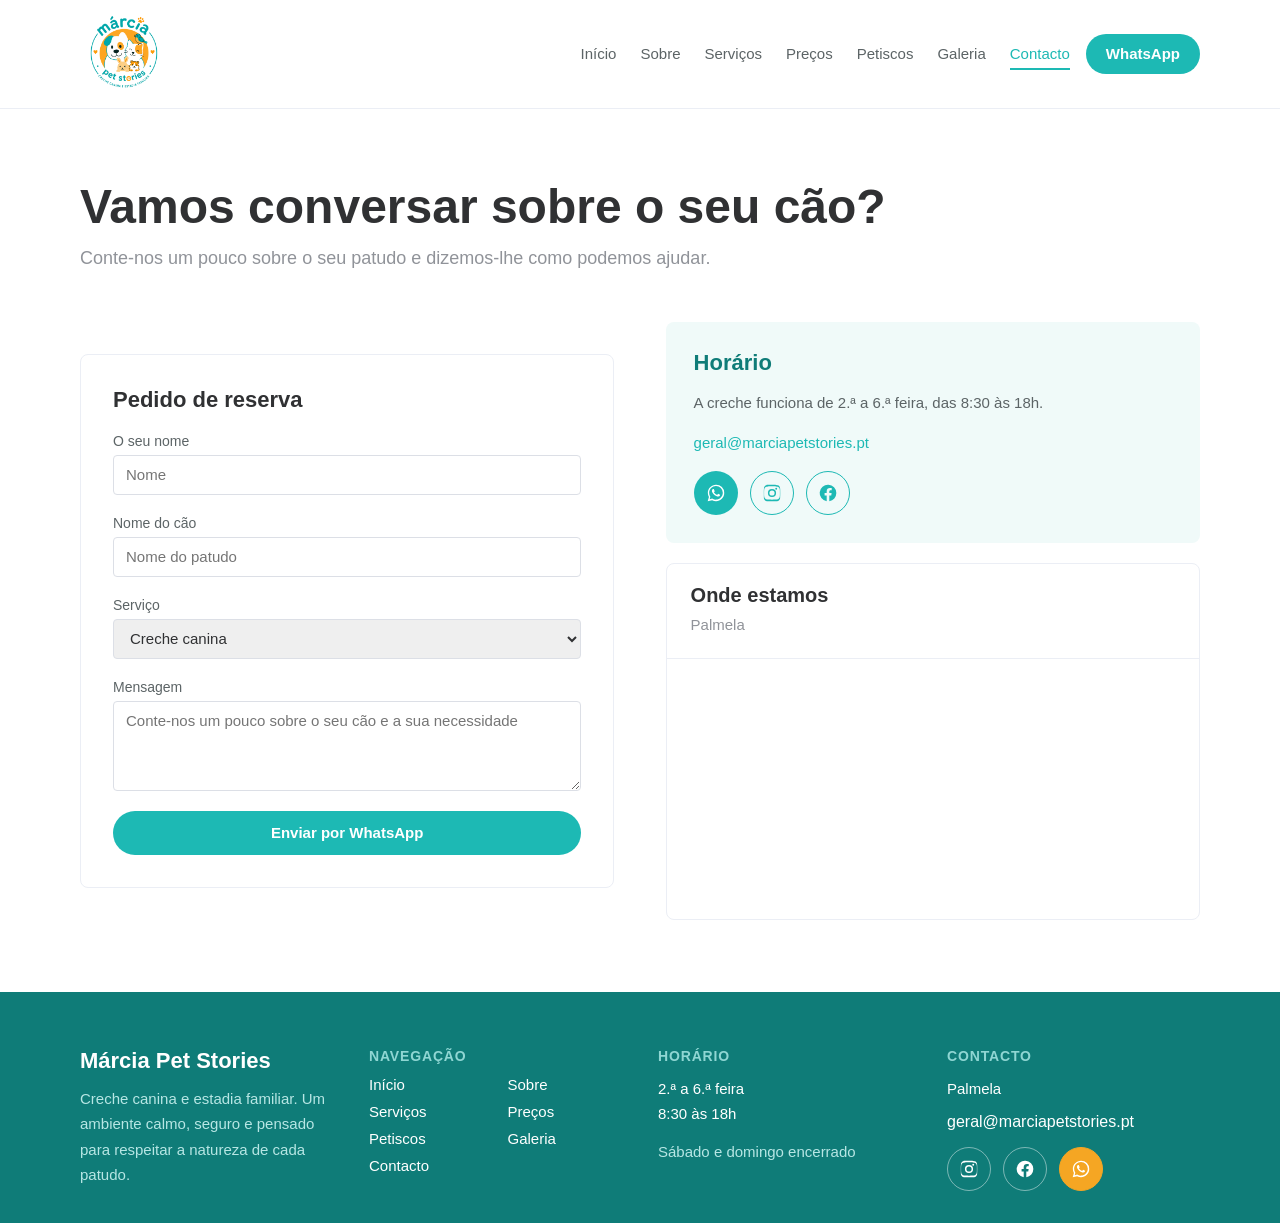
==== commit f1fd6c40: "Navegação com uma só fonte e fim dos scripts inline duplicados A navegação estava escrita duas vezes" ====
--- a/contacto.html
+++ b/contacto.html
@@ -17,7 +17,7 @@
       <button class="icone-btn burger" id="abrir-menu" aria-label="Abrir menu">
         <svg width="22" height="22" viewBox="0 0 24 24" fill="currentColor" aria-hidden="true"><path d="M3 6h18v2H3V6Zm0 5h18v2H3v-2Zm0 5h18v2H3v-2Z"></path></svg>
       </button>
-      <nav class="nav" id="nav-desktop">
+      <nav class="nav">
         <a href="index.html">Início</a>
         <a href="sobre.html">Sobre</a>
         <a href="servicos.html">Serviços</a>
@@ -144,24 +144,5 @@
   </footer>
 
   <script src="script.js"></script>
-  <script>
-    document.getElementById('abrir-menu').addEventListener('click', function () {
-      document.getElementById('drawer').classList.add('aberto');
-    });
-    document.getElementById('fechar-menu').addEventListener('click', function () {
-      document.getElementById('drawer').classList.remove('aberto');
-    });
-    document.getElementById('form-reserva').addEventListener('submit', function (ev) {
-      ev.preventDefault();
-      var d = new FormData(ev.target);
-      var texto = [
-        'Olá! Chamo-me ' + (d.get('nome') || '—') + '.',
-        'Cão: ' + (d.get('cao') || '—'),
-        'Serviço: ' + d.get('servico'),
-        d.get('msg')
-      ].filter(Boolean).join('\n');
-      window.open('https://wa.me/351910688326?text=' + encodeURIComponent(texto), '_blank', 'noopener');
-    });
-  </script>
 </body>
 </html>
--- a/styles.css
+++ b/styles.css
@@ -506,10 +506,23 @@
   height: 40px;
 }
 .campo textarea { padding: 10px 12px; height: auto; resize: vertical; }
+/* Tradução em PT do rótulo nativo do país (ex.: "PLZ" → "código postal") */
+.campo .ajuda-campo { font-size: 12px; line-height: 1.4; color: var(--texto-2); margin-top: -2px; }
 .campo input:focus, .campo select:focus, .campo textarea:focus { border-color: var(--teal); }
 
 .caixa-teal { background: var(--teal-soft); border-radius: var(--raio); padding: 28px; display: flex; flex-direction: column; gap: 14px; align-items: flex-start; }
 .caixa-teal h2 { font-size: 22px; color: var(--teal-dark); }
+.caixa-teal h3 { color: var(--teal-dark); }
+.caixa-teal p { font-size: 15px; line-height: 1.75; }
+
+/* Cartão de serviço na variante larga (lista da página Serviços) */
+.cartao.largo { flex-direction: row; gap: 20px; align-items: flex-start; padding: 28px; }
+.cartao.largo .interior { display: flex; flex-direction: column; gap: 8px; }
+.cartao.largo h3 { font-size: 20px; }
+.cartao.largo p { font-size: 16px; }
+.cartao.largo .nota { font-size: 15px; }
+
+.passo h3 { font-size: 18px; margin: 0; }
 .mapa-caixa { border: 1px solid var(--borda); border-radius: var(--raio); overflow: hidden; }
 .mapa-caixa header { padding: 20px 24px; border-bottom: 1px solid var(--borda); }
 .mapa-caixa iframe { display: block; width: 100%; height: 260px; border: 0; }
@@ -554,6 +567,7 @@
 footer .bloco { display: flex; flex-direction: column; gap: 12px; align-items: flex-start; }
 footer p, footer span.claro { font-size: 15px; line-height: 1.7; color: #B7E6E4; }
 footer .nav-rodape { display: grid; grid-template-columns: 1fr 1fr; gap: 10px 24px; width: 100%; }
+footer .nav-rodape a,
 footer .nav-rodape button {
   background: none;
   border: none;
@@ -565,6 +579,7 @@
   transform-origin: left center;
   transition: transform .2s var(--ease), font-weight .2s, color .2s;
 }
+footer .nav-rodape a:hover,
 footer .nav-rodape button:hover { transform: scale(1.08); font-weight: 700; color: #FFD79A; }
 footer a { color: #fff; }
 footer a:hover { color: #FFD79A; }
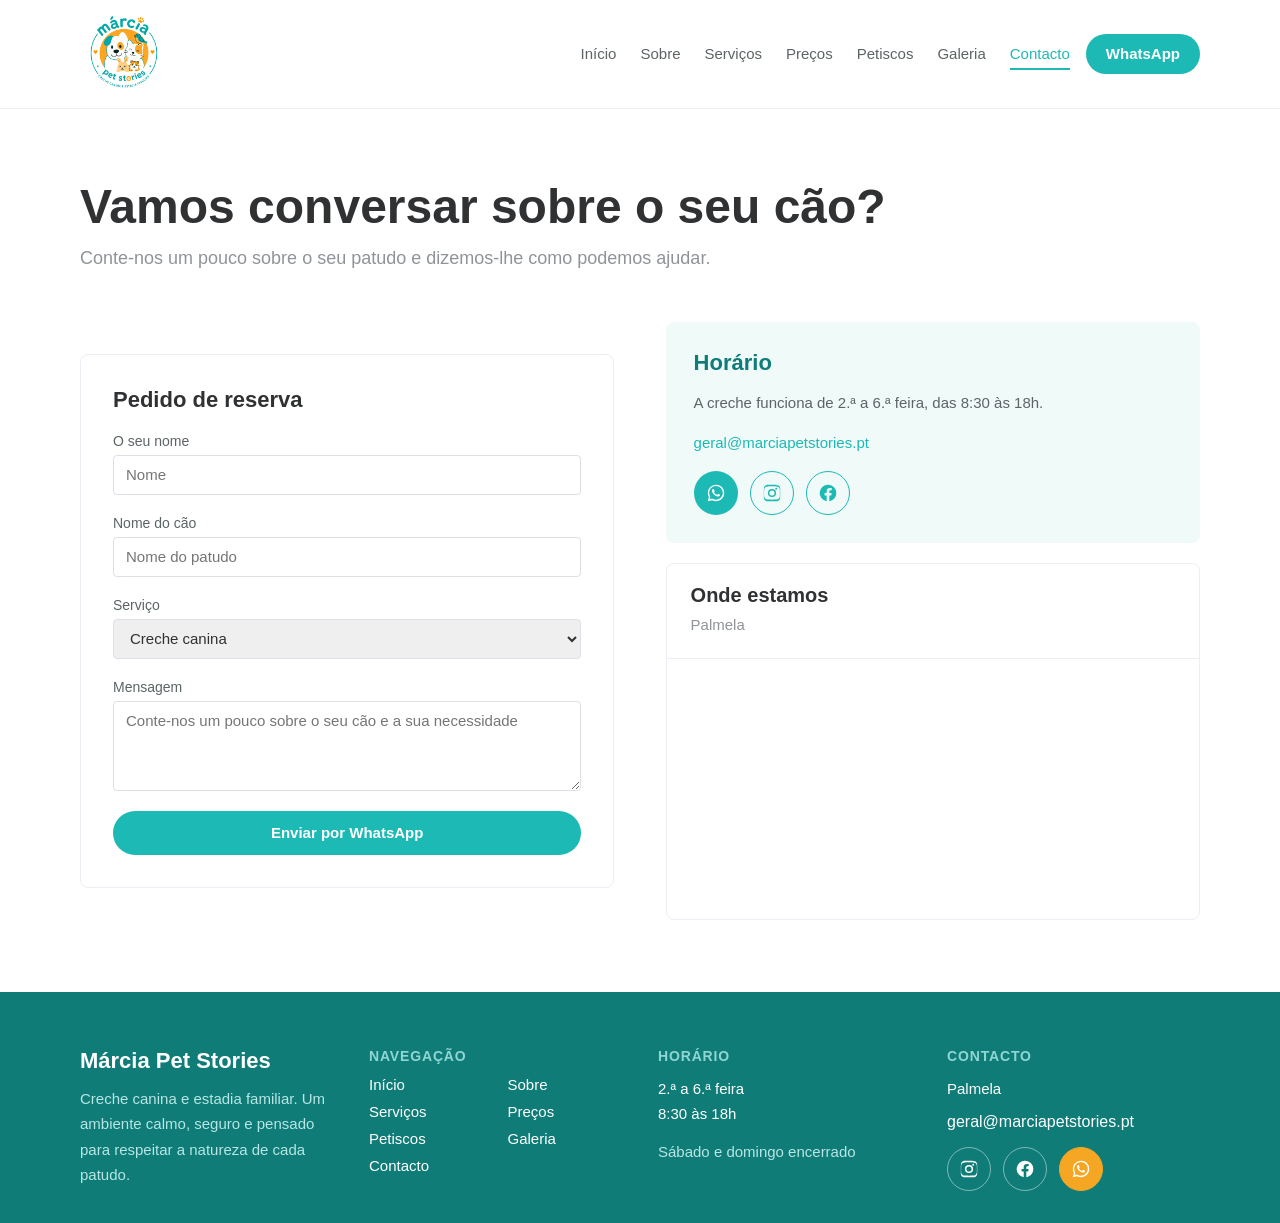
==== commit 81336fca: "Normalizar fins de linha para LF O repositório estava misto: o index.html, o script.js, o styles.css" ====
--- a/contacto.html
+++ b/contacto.html
@@ -1,148 +1,148 @@
-<!DOCTYPE html>
-<html lang="pt-PT">
-<head>
-  <meta charset="utf-8" />
-  <meta name="viewport" content="width=device-width, initial-scale=1" />
-  <meta name="theme-color" content="#1DB9B4" />
-  <meta name="robots" content="index,follow" />
-  <title>Fale connosco em Palmela | Márcia Pet Stories</title>
-  <meta name="description" content="Fale com a Márcia Pet Stories para marcar uma reserva, agendar a adaptação do seu cão ou esclarecer dúvidas sobre a creche em Palmela." />
-  <link rel="canonical" href="https://www.marciapetstories.pt/contacto.html" />
-  <link rel="stylesheet" href="styles.css" />
-</head>
-<body>
-  <header class="topo">
-    <div class="wrap">
-      <a href="index.html"><img class="logo" src="img/logo.png" alt="Márcia Pet Stories" width="120" height="120" /></a>
-      <button class="icone-btn burger" id="abrir-menu" aria-label="Abrir menu">
-        <svg width="22" height="22" viewBox="0 0 24 24" fill="currentColor" aria-hidden="true"><path d="M3 6h18v2H3V6Zm0 5h18v2H3v-2Zm0 5h18v2H3v-2Z"></path></svg>
-      </button>
-      <nav class="nav">
-        <a href="index.html">Início</a>
-        <a href="sobre.html">Sobre</a>
-        <a href="servicos.html">Serviços</a>
-        <a href="precos.html">Preços</a>
-        <a href="petiscos.html">Petiscos</a>
-        <a href="galeria.html">Galeria</a>
-        <a href="contacto.html" class="atual">Contacto</a>
-      </nav>
-      <a class="btn btn-teal btn-xs" href="https://wa.me/351910688326" target="_blank" rel="noopener noreferrer">WhatsApp</a>
-    </div>
-  </header>
-
-  <div class="drawer" id="drawer">
-    <div class="drawer-topo">
-      <a href="index.html"><img class="drawer-logo" src="img/logo.png" alt="Márcia Pet Stories" width="120" height="120" /></a>
-      <button class="icone-btn" id="fechar-menu" aria-label="Fechar menu">
-        <svg width="20" height="20" viewBox="0 0 24 24" fill="currentColor" aria-hidden="true"><path d="M18.3 5.71 12 12.01l-6.3-6.3-1.41 1.41 6.3 6.3-6.3 6.3 1.41 1.41 6.3-6.3 6.3 6.3 1.41-1.41-6.3-6.3 6.3-6.3-1.41-1.41Z"></path></svg>
-      </button>
-    </div>
-    <nav>
-      <a href="index.html">Início</a>
-      <a href="sobre.html">Sobre</a>
-      <a href="servicos.html">Serviços</a>
-      <a href="precos.html">Preços</a>
-      <a href="petiscos.html">Petiscos</a>
-      <a href="galeria.html">Galeria</a>
-      <a href="contacto.html" class="atual">Contacto</a>
-    </nav>
-    <a class="btn btn-teal wa" href="https://wa.me/351910688326" target="_blank" rel="noopener noreferrer">Falar no WhatsApp</a>
-  </div>
-
-  <main>
-    <section>
-      <div class="wrap">
-        <h1>Vamos conversar sobre o seu cão?</h1>
-        <p class="sub">Conte-nos um pouco sobre o seu patudo e dizemos-lhe como podemos ajudar.</p>
-        <div class="duas contact-layout">
-          <form class="form" id="form-reserva">
-            <h2 class="contact-title">Pedido de reserva</h2>
-            <div class="campo">
-              <label for="f-nome">O seu nome</label>
-              <input id="f-nome" name="nome" placeholder="Nome" />
-            </div>
-            <div class="campo">
-              <label for="f-cao">Nome do cão</label>
-              <input id="f-cao" name="cao" placeholder="Nome do patudo" />
-            </div>
-            <div class="campo">
-              <label for="f-servico">Serviço</label>
-              <select id="f-servico" name="servico">
-                <option>Creche canina</option>
-                <option>Estadia familiar</option>
-                <option>Dia de adaptação</option>
-                <option>Transporte</option>
-                <option>Banho e tosa</option>
-                <option>Passeios</option>
-              </select>
-            </div>
-            <div class="campo">
-              <label for="f-msg">Mensagem</label>
-              <textarea id="f-msg" name="msg" rows="4" placeholder="Conte-nos um pouco sobre o seu cão e a sua necessidade"></textarea>
-            </div>
-            <button type="submit" class="btn btn-teal btn-sm">Enviar por WhatsApp</button>
-          </form>
-
-          <div class="contact-stack">
-            <div class="caixa-teal">
-              <h2>Horário</h2>
-              <p class="contact-copy">A creche funciona de 2.ª a 6.ª feira, das 8:30 às 18h.</p>
-              <p class="contact-copy"><a href="mailto:geral@marciapetstories.pt">geral@marciapetstories.pt</a></p>
-              <div class="social">
-                <a class="cheio wa" href="https://wa.me/351910688326" target="_blank" rel="noopener noreferrer" aria-label="WhatsApp"></a>
-                <a class="linha ig" href="https://www.instagram.com/marciapetstories/" target="_blank" rel="noopener noreferrer" aria-label="Instagram"></a>
-                <a class="linha fb" href="https://www.facebook.com/profile.php?id=100092173143189" target="_blank" rel="noopener noreferrer" aria-label="Facebook"></a>
-              </div>
-            </div>
-            <div class="mapa-caixa">
-              <header>
-                <h2 class="map-title">Onde estamos</h2>
-                <p class="map-local">Palmela</p>
-              </header>
-              <iframe title="Mapa de Palmela" loading="lazy" referrerpolicy="no-referrer-when-downgrade" src="https://www.openstreetmap.org/export/embed.html?bbox=-8.95%2C38.54%2C-8.85%2C38.60&amp;layer=mapnik"></iframe>
-            </div>
-          </div>
-        </div>
-      </div>
-    </section>
-  </main>
-
-  <footer>
-    <div class="wrap grelha">
-      <div class="bloco">
-        <span class="marca">Márcia Pet Stories</span>
-        <span class="claro">Creche canina e estadia familiar. Um ambiente calmo, seguro e pensado para respeitar a natureza de cada patudo.</span>
-      </div>
-      <div class="bloco">
-        <span class="rotulo">Navegação</span>
-        <div class="nav-rodape">
-          <a href="index.html">Início</a>
-          <a href="sobre.html">Sobre</a>
-          <a href="servicos.html">Serviços</a>
-          <a href="precos.html">Preços</a>
-          <a href="petiscos.html">Petiscos</a>
-          <a href="galeria.html">Galeria</a>
-          <a href="contacto.html">Contacto</a>
-        </div>
-      </div>
-      <div class="bloco">
-        <span class="rotulo">Horário</span>
-        <span class="footer-meta">2.ª a 6.ª feira<br />8:30 às 18h</span>
-        <span class="claro">Sábado e domingo encerrado</span>
-      </div>
-      <div class="bloco">
-        <span class="rotulo">Contacto</span>
-        <span class="footer-meta">Palmela</span>
-        <a href="mailto:geral@marciapetstories.pt">geral@marciapetstories.pt</a>
-        <div class="social redes footer-social">
-          <a class="ig" href="https://www.instagram.com/marciapetstories/" target="_blank" rel="noopener noreferrer" aria-label="Instagram"></a>
-          <a class="fb" href="https://www.facebook.com/profile.php?id=100092173143189" target="_blank" rel="noopener noreferrer" aria-label="Facebook"></a>
-          <a class="cheio wa" href="https://wa.me/351910688326" target="_blank" rel="noopener noreferrer" aria-label="WhatsApp"></a>
-        </div>
-      </div>
-    </div>
-  </footer>
-
-  <script src="script.js"></script>
-</body>
-</html>
+<!DOCTYPE html>
+<html lang="pt-PT">
+<head>
+  <meta charset="utf-8" />
+  <meta name="viewport" content="width=device-width, initial-scale=1" />
+  <meta name="theme-color" content="#1DB9B4" />
+  <meta name="robots" content="index,follow" />
+  <title>Fale connosco em Palmela | Márcia Pet Stories</title>
+  <meta name="description" content="Fale com a Márcia Pet Stories para marcar uma reserva, agendar a adaptação do seu cão ou esclarecer dúvidas sobre a creche em Palmela." />
+  <link rel="canonical" href="https://www.marciapetstories.pt/contacto.html" />
+  <link rel="stylesheet" href="styles.css" />
+</head>
+<body>
+  <header class="topo">
+    <div class="wrap">
+      <a href="index.html"><img class="logo" src="img/logo.png" alt="Márcia Pet Stories" width="120" height="120" /></a>
+      <button class="icone-btn burger" id="abrir-menu" aria-label="Abrir menu">
+        <svg width="22" height="22" viewBox="0 0 24 24" fill="currentColor" aria-hidden="true"><path d="M3 6h18v2H3V6Zm0 5h18v2H3v-2Zm0 5h18v2H3v-2Z"></path></svg>
+      </button>
+      <nav class="nav">
+        <a href="index.html">Início</a>
+        <a href="sobre.html">Sobre</a>
+        <a href="servicos.html">Serviços</a>
+        <a href="precos.html">Preços</a>
+        <a href="petiscos.html">Petiscos</a>
+        <a href="galeria.html">Galeria</a>
+        <a href="contacto.html" class="atual">Contacto</a>
+      </nav>
+      <a class="btn btn-teal btn-xs" href="https://wa.me/351910688326" target="_blank" rel="noopener noreferrer">WhatsApp</a>
+    </div>
+  </header>
+
+  <div class="drawer" id="drawer">
+    <div class="drawer-topo">
+      <a href="index.html"><img class="drawer-logo" src="img/logo.png" alt="Márcia Pet Stories" width="120" height="120" /></a>
+      <button class="icone-btn" id="fechar-menu" aria-label="Fechar menu">
+        <svg width="20" height="20" viewBox="0 0 24 24" fill="currentColor" aria-hidden="true"><path d="M18.3 5.71 12 12.01l-6.3-6.3-1.41 1.41 6.3 6.3-6.3 6.3 1.41 1.41 6.3-6.3 6.3 6.3 1.41-1.41-6.3-6.3 6.3-6.3-1.41-1.41Z"></path></svg>
+      </button>
+    </div>
+    <nav>
+      <a href="index.html">Início</a>
+      <a href="sobre.html">Sobre</a>
+      <a href="servicos.html">Serviços</a>
+      <a href="precos.html">Preços</a>
+      <a href="petiscos.html">Petiscos</a>
+      <a href="galeria.html">Galeria</a>
+      <a href="contacto.html" class="atual">Contacto</a>
+    </nav>
+    <a class="btn btn-teal wa" href="https://wa.me/351910688326" target="_blank" rel="noopener noreferrer">Falar no WhatsApp</a>
+  </div>
+
+  <main>
+    <section>
+      <div class="wrap">
+        <h1>Vamos conversar sobre o seu cão?</h1>
+        <p class="sub">Conte-nos um pouco sobre o seu patudo e dizemos-lhe como podemos ajudar.</p>
+        <div class="duas contact-layout">
+          <form class="form" id="form-reserva">
+            <h2 class="contact-title">Pedido de reserva</h2>
+            <div class="campo">
+              <label for="f-nome">O seu nome</label>
+              <input id="f-nome" name="nome" placeholder="Nome" />
+            </div>
+            <div class="campo">
+              <label for="f-cao">Nome do cão</label>
+              <input id="f-cao" name="cao" placeholder="Nome do patudo" />
+            </div>
+            <div class="campo">
+              <label for="f-servico">Serviço</label>
+              <select id="f-servico" name="servico">
+                <option>Creche canina</option>
+                <option>Estadia familiar</option>
+                <option>Dia de adaptação</option>
+                <option>Transporte</option>
+                <option>Banho e tosa</option>
+                <option>Passeios</option>
+              </select>
+            </div>
+            <div class="campo">
+              <label for="f-msg">Mensagem</label>
+              <textarea id="f-msg" name="msg" rows="4" placeholder="Conte-nos um pouco sobre o seu cão e a sua necessidade"></textarea>
+            </div>
+            <button type="submit" class="btn btn-teal btn-sm">Enviar por WhatsApp</button>
+          </form>
+
+          <div class="contact-stack">
+            <div class="caixa-teal">
+              <h2>Horário</h2>
+              <p class="contact-copy">A creche funciona de 2.ª a 6.ª feira, das 8:30 às 18h.</p>
+              <p class="contact-copy"><a href="mailto:geral@marciapetstories.pt">geral@marciapetstories.pt</a></p>
+              <div class="social">
+                <a class="cheio wa" href="https://wa.me/351910688326" target="_blank" rel="noopener noreferrer" aria-label="WhatsApp"></a>
+                <a class="linha ig" href="https://www.instagram.com/marciapetstories/" target="_blank" rel="noopener noreferrer" aria-label="Instagram"></a>
+                <a class="linha fb" href="https://www.facebook.com/profile.php?id=100092173143189" target="_blank" rel="noopener noreferrer" aria-label="Facebook"></a>
+              </div>
+            </div>
+            <div class="mapa-caixa">
+              <header>
+                <h2 class="map-title">Onde estamos</h2>
+                <p class="map-local">Palmela</p>
+              </header>
+              <iframe title="Mapa de Palmela" loading="lazy" referrerpolicy="no-referrer-when-downgrade" src="https://www.openstreetmap.org/export/embed.html?bbox=-8.95%2C38.54%2C-8.85%2C38.60&amp;layer=mapnik"></iframe>
+            </div>
+          </div>
+        </div>
+      </div>
+    </section>
+  </main>
+
+  <footer>
+    <div class="wrap grelha">
+      <div class="bloco">
+        <span class="marca">Márcia Pet Stories</span>
+        <span class="claro">Creche canina e estadia familiar. Um ambiente calmo, seguro e pensado para respeitar a natureza de cada patudo.</span>
+      </div>
+      <div class="bloco">
+        <span class="rotulo">Navegação</span>
+        <div class="nav-rodape">
+          <a href="index.html">Início</a>
+          <a href="sobre.html">Sobre</a>
+          <a href="servicos.html">Serviços</a>
+          <a href="precos.html">Preços</a>
+          <a href="petiscos.html">Petiscos</a>
+          <a href="galeria.html">Galeria</a>
+          <a href="contacto.html">Contacto</a>
+        </div>
+      </div>
+      <div class="bloco">
+        <span class="rotulo">Horário</span>
+        <span class="footer-meta">2.ª a 6.ª feira<br />8:30 às 18h</span>
+        <span class="claro">Sábado e domingo encerrado</span>
+      </div>
+      <div class="bloco">
+        <span class="rotulo">Contacto</span>
+        <span class="footer-meta">Palmela</span>
+        <a href="mailto:geral@marciapetstories.pt">geral@marciapetstories.pt</a>
+        <div class="social redes footer-social">
+          <a class="ig" href="https://www.instagram.com/marciapetstories/" target="_blank" rel="noopener noreferrer" aria-label="Instagram"></a>
+          <a class="fb" href="https://www.facebook.com/profile.php?id=100092173143189" target="_blank" rel="noopener noreferrer" aria-label="Facebook"></a>
+          <a class="cheio wa" href="https://wa.me/351910688326" target="_blank" rel="noopener noreferrer" aria-label="WhatsApp"></a>
+        </div>
+      </div>
+    </div>
+  </footer>
+
+  <script src="script.js"></script>
+</body>
+</html>
--- a/styles.css
+++ b/styles.css
@@ -230,8 +230,6 @@
 .btn-sm { height: auto; padding-left: 24px; padding-right: 24px; border-radius: 22px; font-size: 15px; }
 .btn-xs { height: auto; padding-left: 20px; padding-right: 20px; border-radius: 20px; font-size: 15px; white-space: nowrap; }
 
-.voltar { padding-top: 20px; padding-bottom: 24px; }
-
 /* ---------- Menu mobile ---------- */
 .drawer {
   position: fixed;
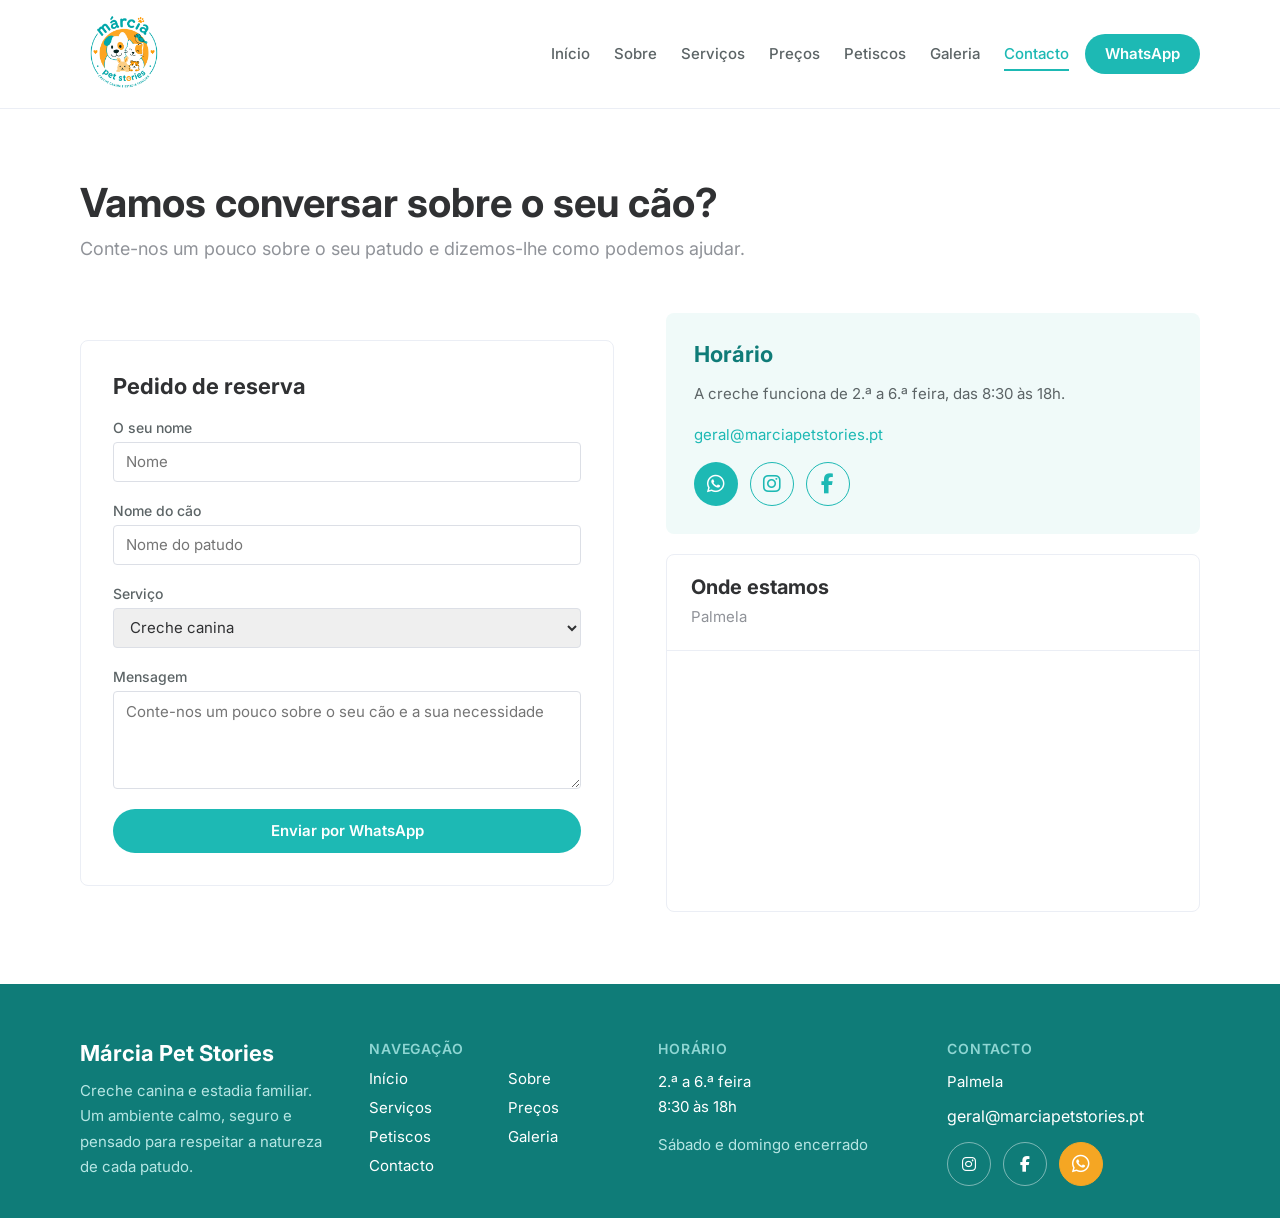
==== commit 9095a83b: "Ícones em Font Awesome, tipografia e a fonte Inter em todas as páginas Ícones: os emojis (pata, escu" ====
--- a/contacto.html
+++ b/contacto.html
@@ -4,18 +4,63 @@
   <meta charset="utf-8" />
   <meta name="viewport" content="width=device-width, initial-scale=1" />
   <meta name="theme-color" content="#1DB9B4" />
-  <meta name="robots" content="index,follow" />
+  <meta name="robots" content="index,follow,max-image-preview:large,max-snippet:-1" />
   <title>Fale connosco em Palmela | Márcia Pet Stories</title>
   <meta name="description" content="Fale com a Márcia Pet Stories para marcar uma reserva, agendar a adaptação do seu cão ou esclarecer dúvidas sobre a creche em Palmela." />
-  <link rel="canonical" href="https://www.marciapetstories.pt/contacto.html" />
+  <link rel="canonical" href="https://santiagokarolinadev00.github.io/marciapetstories3.0/contacto.html" />
+  <lin  k rel="precon  n  ect" href="https://cdn  js.cloudflare.com" crossorigin   />
+  <lin  k rel="stylesheet" href="https://cdn  js.cloudflare.com/ajax/libs/fon  t-awesome/6.5.1/css/all.min  .css" in  tegrity="sha512-DTOQO9RWCH3ppGqcWaEA1BIZOC6xxalwEsw9c2QQeAIftl+Vegovln  ee1c9QX4Tctn  WMn  13TZye+giMm8e2LwA==" crossorigin  ="an  on  ymous" referrerpolicy="n  o-referrer" />
+  <link rel="preconnect" href="https://fonts.googleapis.com" />
+  <link rel="preconnect" href="https://fonts.gstatic.com" crossorigin />
+  <link href="https://fonts.googleapis.com/css2?family=Inter:wght@400;500;600;700&display=swap" rel="stylesheet" />
+  <link rel="preconnect" href="https://cdnjs.cloudflare.com" crossorigin />
+  <link rel="stylesheet" href="https://cdnjs.cloudflare.com/ajax/libs/font-awesome/6.5.1/css/all.min.css" integrity="sha512-DTOQO9RWCH3ppGqcWaEA1BIZOC6xxalwEsw9c2QQeAIftl+Vegovlnee1c9QX4TctnWMn13TZye+giMm8e2LwA==" crossorigin="anonymous" referrerpolicy="no-referrer" />
   <link rel="stylesheet" href="styles.css" />
+  <meta property="og:type" content="website" />
+  <meta property="og:site_name" content="Márcia Pet Stories" />
+  <meta property="og:locale" content="pt_PT" />
+  <meta property="og:title" content="Fale connosco em Palmela | Márcia Pet Stories" />
+  <meta property="og:description" content="Marque uma reserva ou o dia de adaptação do seu cão. Respondemos por WhatsApp." />
+  <meta property="og:url" content="https://santiagokarolinadev00.github.io/marciapetstories3.0/contacto.html" />
+  <meta property="og:image" content="https://santiagokarolinadev00.github.io/marciapetstories3.0/img/og-capa.jpg" />
+  <meta property="og:image:width" content="1200" />
+  <meta property="og:image:height" content="630" />
+  <meta property="og:image:alt" content="Cães da creche Márcia Pet Stories, em Palmela" />
+  <meta name="twitter:card" content="summary_large_image" />
+  <meta name="twitter:title" content="Fale connosco em Palmela | Márcia Pet Stories" />
+  <meta name="twitter:description" content="Marque uma reserva ou o dia de adaptação do seu cão." />
+  <meta name="twitter:image" content="https://santiagokarolinadev00.github.io/marciapetstories3.0/img/og-capa.jpg" />
+  <link rel="icon" href="img/logo.png" />
+  <script type="application/ld+json">
+  {
+    "@context": "https://schema.org",
+    "@graph": [
+      {
+        "@type": "ContactPage",
+        "@id": "https://santiagokarolinadev00.github.io/marciapetstories3.0/contacto.html",
+        "name": "Contacto",
+        "description": "Conte-nos sobre o seu patudo. Respondemos por WhatsApp.",
+        "inLanguage": "pt-PT",
+        "isPartOf": { "@id": "https://santiagokarolinadev00.github.io/marciapetstories3.0/#website" },
+        "mainEntity": { "@id": "https://santiagokarolinadev00.github.io/marciapetstories3.0/#business" }
+      },
+      {
+        "@type": "BreadcrumbList",
+        "itemListElement": [
+          { "@type": "ListItem", "position": 1, "name": "Início", "item": "https://santiagokarolinadev00.github.io/marciapetstories3.0/" },
+          { "@type": "ListItem", "position": 2, "name": "Contacto", "item": "https://santiagokarolinadev00.github.io/marciapetstories3.0/contacto.html" }
+        ]
+      }
+    ]
+  }
+  </script>
 </head>
 <body>
   <header class="topo">
     <div class="wrap">
       <a href="index.html"><img class="logo" src="img/logo.png" alt="Márcia Pet Stories" width="120" height="120" /></a>
       <button class="icone-btn burger" id="abrir-menu" aria-label="Abrir menu">
-        <svg width="22" height="22" viewBox="0 0 24 24" fill="currentColor" aria-hidden="true"><path d="M3 6h18v2H3V6Zm0 5h18v2H3v-2Zm0 5h18v2H3v-2Z"></path></svg>
+        <i class="fa-solid fa-bars" aria-hidden="true"></i>
       </button>
       <nav class="nav">
         <a href="index.html">Início</a>
@@ -34,7 +79,7 @@
     <div class="drawer-topo">
       <a href="index.html"><img class="drawer-logo" src="img/logo.png" alt="Márcia Pet Stories" width="120" height="120" /></a>
       <button class="icone-btn" id="fechar-menu" aria-label="Fechar menu">
-        <svg width="20" height="20" viewBox="0 0 24 24" fill="currentColor" aria-hidden="true"><path d="M18.3 5.71 12 12.01l-6.3-6.3-1.41 1.41 6.3 6.3-6.3 6.3 1.41 1.41 6.3-6.3 6.3 6.3 1.41-1.41-6.3-6.3 6.3-6.3-1.41-1.41Z"></path></svg>
+        <i class="fa-solid fa-xmark" aria-hidden="true"></i>
       </button>
     </div>
     <nav>
--- a/styles.css
+++ b/styles.css
@@ -64,11 +64,11 @@
 .avulso-price { display: flex; align-items: baseline; gap: 10px; }
 .avulso-label { font-size: 15px; color: #7a6a4d; }
 .faq-title { margin: 64px 0 24px; }
-.store-title { font-size: clamp(23px,3.4vw,30px); }
+.store-title { font-size: clamp(22px,3.4vw,25px); }
 .small-sub { font-size: 16px; }
 .shop-spacing { margin-top: 32px; }
-.gallery-title { font-size: clamp(23px,3.4vw,30px); margin-bottom: 32px; }
-.section-header { display: flex; flex-direction: column; gap: 14px; margin-bottom: 32px; }
+.gallery-title { font-size: clamp(22px,3.4vw,25px); margin-bottom: 32px; }
+.section-header { display: flex; flex-direction: column; align-items: flex-start; gap: 14px; margin-bottom: 32px; }
 .section-header.center { align-items: center; text-align: center; }
 .section-header h2 { margin: 0; }
 .feature-grid { display: grid; grid-template-columns: repeat(auto-fit, minmax(220px, 1fr)); gap: 20px; }
@@ -83,6 +83,7 @@
   box-shadow: 0 8px 24px rgba(16, 124, 120, .04);
 }
 .feature-icon {
+  color: var(--teal-dark);
   width: 52px;
   height: 52px;
   border-radius: 16px;
@@ -90,7 +91,7 @@
   display: flex;
   align-items: center;
   justify-content: center;
-  font-size: 28px;
+  font-size: 24px;
 }
 .feature-card h3 { font-size: 19px; color: var(--texto); }
 .feature-card p { font-size: 15px; line-height: 1.75; }
@@ -119,9 +120,9 @@
   align-items: center;
   justify-content: center;
 }
-.placeholder-photo::before {
-  content: "🐶";
+.placeholder-photo i {
   font-size: 42px;
+  color: var(--teal-dark);
   opacity: 0.6;
 }
 .testimonial-card p {
@@ -191,6 +192,7 @@
 .nav button.atual { color: var(--teal); border-bottom-color: var(--teal); }
 
 .icone-btn {
+  font-size: 20px;
   display: inline-flex;
   align-items: center;
   justify-content: center;
@@ -272,8 +274,8 @@
 .fundo-creme { background: var(--creme); }
 .fundo-cinza { background: var(--fundo); }
 
-h1 { margin: 0; font-size: clamp(30px, 5.4vw, 48px); line-height: 1.1; font-weight: 700; }
-h2 { margin: 0; font-size: clamp(24px, 3.6vw, 32px); font-weight: 700; }
+h1 { margin: 0; font-size: clamp(30px, 5.4vw, 40px); line-height: 1.1; font-weight: 700; }
+h2 { margin: 0; font-size: clamp(24px, 3.6vw, 27px); font-weight: 700; }
 h3 { margin: 0; font-size: 19px; font-weight: 600; }
 p { margin: 0; line-height: 1.8; color: var(--texto-2); }
 
@@ -327,20 +329,24 @@
   gap: 10px;
 }
 .numero {
-  width: 44px;
-  height: 44px;
-  border-radius: 22px;
+  width: 32px;
+  height: 32px;
+  border-radius: 16px;
   background: var(--teal-tint);
   display: flex;
   align-items: center;
   justify-content: center;
   color: var(--teal);
-  font-size: 18px;
+  font-size: 14px;
   font-weight: 700;
   flex: none;
 }
 .numero.laranja { background: var(--laranja); color: #fff; width: 36px; height: 36px; font-size: 16px; }
 .titulo-linha { display: flex; align-items: center; gap: 8px; flex-wrap: wrap; }
+/* Na página de Serviços o título do cartão é um h2 (é um serviço, não uma
+   secção), mas veste-se como o h3 dos cartões iguais da página inicial —
+   senão herdava os 32px de título de secção. */
+.cartao h2 { font-size: 19px; font-weight: 600; }
 .tag-pontual {
   background: #FDF3E0;
   color: var(--laranja-dark);
@@ -406,7 +412,7 @@
   gap: 16px;
   align-items: center;
 }
-.faq-item button span { color: var(--teal); font-size: 20px; font-weight: 400; flex: none; }
+.faq-item button span { color: var(--teal); font-size: 15px; font-weight: 400; flex: none; }
 .faq-item p { padding: 0 24px 22px; font-size: 16px; line-height: 1.75; display: none; }
 .faq-item.aberto p { display: block; }
 
@@ -458,7 +464,7 @@
   background: transparent;
   border: none;
   color: #fff;
-  font-size: 34px;
+  font-size: 20px;
   line-height: 1;
   cursor: pointer;
   text-shadow: 0 1px 6px rgba(0, 0, 0, .5);
@@ -526,6 +532,7 @@
 .mapa-caixa iframe { display: block; width: 100%; height: 260px; border: 0; }
 .social { display: flex; gap: 12px; flex-wrap: wrap; align-items: center; }
 .social a.cheio {
+  font-size: 20px;
   display: inline-flex;
   align-items: center;
   justify-content: center;
@@ -538,6 +545,7 @@
 }
 .social a.cheio:hover { background: var(--laranja); color: #fff; }
 .social a.linha {
+  font-size: 20px;
   display: inline-flex;
   align-items: center;
   justify-content: center;
@@ -710,6 +718,7 @@
   box-shadow: 0 8px 22px rgba(0,0,0,.18);
   transition: transform .2s var(--ease);
 }
+.fab-carrinho i { font-size: 20px; }
 .fab-carrinho:hover { transform: scale(1.06); }
 .fab-carrinho[hidden] { display: none; }
 .fab-carrinho span {
@@ -882,7 +891,7 @@
   border: 0;
   background: #fff;
   cursor: pointer;
-  font-size: 18px;
+  font-size: 14px;
   font-family: inherit;
   color: var(--teal-dark);
 }
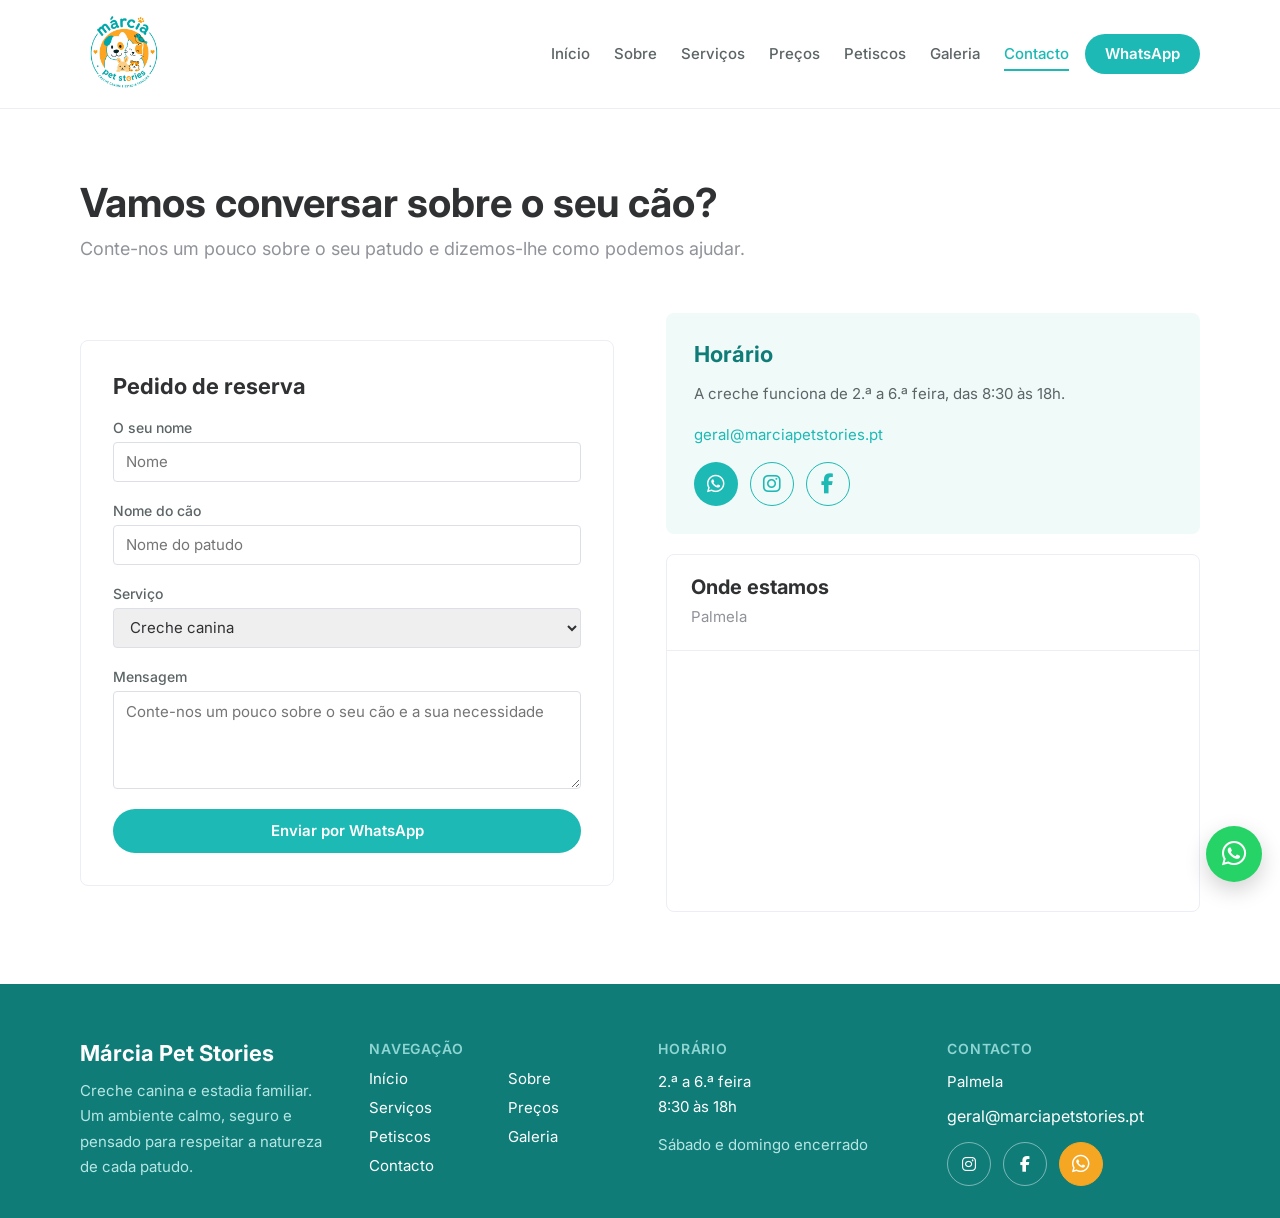
==== commit 2e294c52: "Botão flutuante de WhatsApp em todas as páginas Círculo fixo no canto inferior direito com o ícone d" ====
--- a/contacto.html
+++ b/contacto.html
@@ -188,6 +188,10 @@
     </div>
   </footer>
 
+  <a class="fab-whatsapp wa" href="https://wa.me/351910688326" target="_blank" rel="noopener noreferrer" aria-label="Falar no WhatsApp" title="Falar no WhatsApp">
+    <i class="fa-brands fa-whatsapp" aria-hidden="true"></i>
+  </a>
+
   <script src="script.js"></script>
 </body>
 </html>
--- a/styles.css
+++ b/styles.css
@@ -697,10 +697,32 @@
 .produto .btn { width: 100%; }
 
 /* FAB */
+
+/* Botão flutuante de WhatsApp, em todas as páginas. Ocupa o canto inferior
+   direito; o botão do carrinho, nas páginas que o têm, empilha-se acima. */
+.fab-whatsapp {
+  position: fixed;
+  right: 18px;
+  bottom: calc(18px + env(safe-area-inset-bottom));
+  z-index: 60;
+  width: 56px;
+  height: 56px;
+  border-radius: 999px;
+  background: #25D366;
+  color: #fff;
+  display: inline-flex;
+  align-items: center;
+  justify-content: center;
+  font-size: 28px;
+  box-shadow: 0 8px 22px rgba(0, 0, 0, .18);
+  transition: transform .2s var(--ease), background .2s;
+}
+.fab-whatsapp:hover { transform: scale(1.06); background: #1DA851; color: #fff; }
+.fab-whatsapp:focus-visible { outline: 3px solid var(--teal-dark); outline-offset: 3px; }
 .fab-carrinho {
   position: fixed;
   right: 18px;
-  bottom: calc(18px + env(safe-area-inset-bottom));
+  bottom: calc(86px + env(safe-area-inset-bottom));
   z-index: 60;
   border: 0;
   cursor: pointer;
@@ -739,7 +761,7 @@
 .aviso-add {
   position: fixed;
   right: 18px;
-  bottom: calc(88px + env(safe-area-inset-bottom));
+  bottom: calc(156px + env(safe-area-inset-bottom));
   z-index: 61;
   max-width: min(340px, calc(100vw - 36px));
   background: #fff;
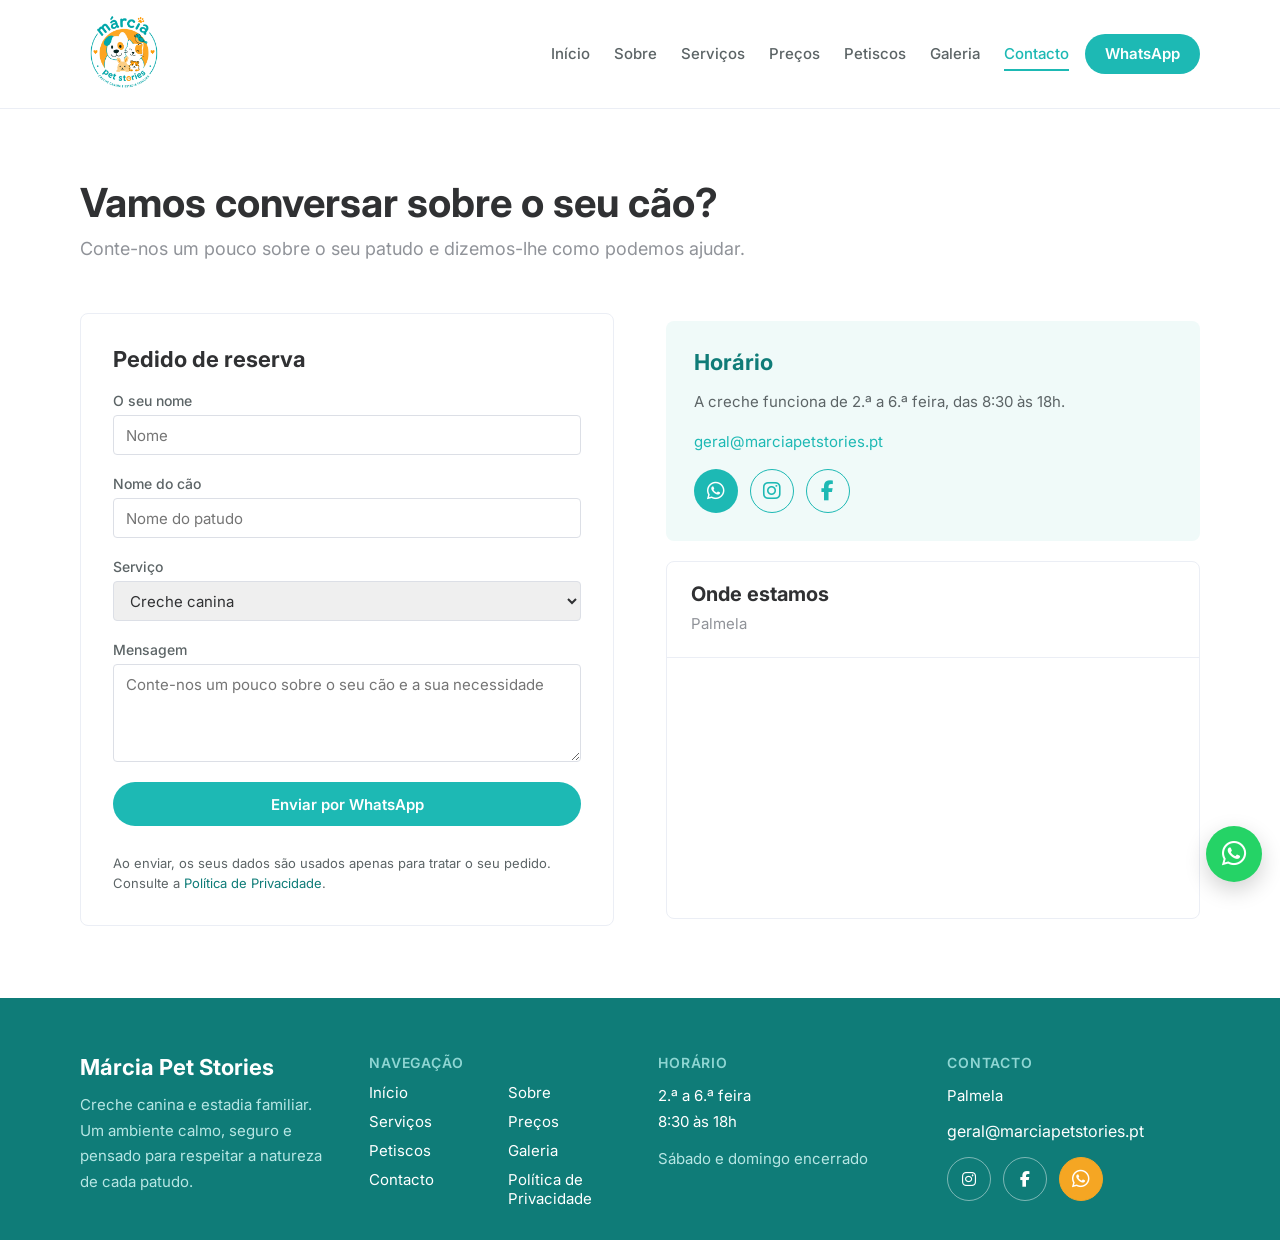
==== commit 08015d1c: "Adicionar política de privacidade" ====
--- a/contacto.html
+++ b/contacto.html
@@ -126,6 +126,10 @@
               <textarea id="f-msg" name="msg" rows="4" placeholder="Conte-nos um pouco sobre o seu cão e a sua necessidade"></textarea>
             </div>
             <button type="submit" class="btn btn-teal btn-sm">Enviar por WhatsApp</button>
+            <p class="aviso-privacidade">
+              Ao enviar, os seus dados são usados apenas para tratar o seu pedido.
+              Consulte a <a href="privacidade.html">Política de Privacidade</a>.
+            </p>
           </form>
 
           <div class="contact-stack">
@@ -168,6 +172,7 @@
           <a href="petiscos.html">Petiscos</a>
           <a href="galeria.html">Galeria</a>
           <a href="contacto.html">Contacto</a>
+          <a href="privacidade.html">Política de Privacidade</a>
         </div>
       </div>
       <div class="bloco">
--- a/styles.css
+++ b/styles.css
@@ -71,7 +71,7 @@
 .section-header { display: flex; flex-direction: column; align-items: flex-start; gap: 14px; margin-bottom: 32px; }
 .section-header.center { align-items: center; text-align: center; }
 .section-header h2 { margin: 0; }
-.feature-grid { display: grid; grid-template-columns: repeat(auto-fit, minmax(220px, 1fr)); gap: 20px; }
+.feature-grid { display: grid; grid-template-columns: repeat(auto-fit, minmax(min(220px, 100%), 1fr)); gap: 20px; }
 .feature-card {
   background: #fff;
   border: 1px solid var(--borda);
@@ -95,7 +95,7 @@
 }
 .feature-card h3 { font-size: 19px; color: var(--texto); }
 .feature-card p { font-size: 15px; line-height: 1.75; }
-.testimonial-grid { display: grid; grid-template-columns: repeat(auto-fit, minmax(220px, 1fr)); gap: 20px; }
+.testimonial-grid { display: grid; grid-template-columns: repeat(auto-fit, minmax(min(220px, 100%), 1fr)); gap: 20px; }
 .testimonial-card {
   background: #fff;
   border: 1px solid var(--borda);
@@ -145,6 +145,8 @@
 .compact-panel { gap: 18px; }
 .footer-meta { font-size: 15px; line-height: 1.7; }
 .footer-social { padding-top: 4px; }
+.aviso-privacidade{font-size:13px;color:#5c6466;margin-top:8px;line-height:1.5}
+.aviso-privacidade a{color:var(--teal-dark)}
 .drawer-logo { height: 64px; width: auto; }
 
 /* ---------- Cabeçalho ---------- */
@@ -237,8 +239,12 @@
   position: fixed;
   top: 0;
   right: 0;
-  bottom: 0;
   width: 66.6667%;
+  /* Sem bottom fixo: a altura é a do conteúdo. O máximo (e o overflow) só
+     entram em jogo em ecrãs baixos, como o telemóvel deitado. O dvh repete o
+     vh para os browsers que não o conhecem ficarem com o valor antigo. */
+  max-height: calc(100vh - 24px);
+  max-height: calc(100dvh - 24px);
   z-index: 100;
   background: #fff;
   display: none;
@@ -355,8 +361,10 @@
   padding: 3px 10px;
   border-radius: 20px;
 }
-.nota { font-size: 14px; line-height: 1.6; color: var(--laranja-dark); }
-.cartao p, .passo p { font-size: 15px; line-height: 1.7; }
+/* A nota dos serviços pontuais. O tamanho vive só aqui: as regras dos
+   cartões excluem-na com :not(.nota), senão venciam-na por especificidade. */
+.nota { font-size: 13px; line-height: 1.6; color: var(--laranja-dark); }
+.cartao p:not(.nota), .passo p:not(.nota) { font-size: 15px; line-height: 1.7; }
 .passo { display: flex; flex-direction: column; gap: 10px; }
 .passo-topo { display: flex; align-items: center; gap: 12px; }
 .passo-topo .numero { flex: none; }
@@ -473,13 +481,13 @@
 .seta-flutuante.dir { right: 4px; }
 
 #rail-galeria > *, #fotos-petiscos > * { width: clamp(240px, 26vw, 320px); }
-.grelha-servicos { display: grid; grid-template-columns: repeat(auto-fit, minmax(320px, 1fr)); gap: 20px; }
+.grelha-servicos { display: grid; grid-template-columns: repeat(auto-fit, minmax(min(320px, 100%), 1fr)); gap: 20px; }
 @media (max-width: 600px) {
   #rail-galeria > *, #fotos-petiscos > * { width: 100%; }
 }
 
 /* ---------- Petiscos ---------- */
-.catalogo { display: grid; grid-template-columns: repeat(auto-fit, minmax(260px, 1fr)); gap: 20px; align-items: start; }
+.catalogo { display: grid; grid-template-columns: repeat(auto-fit, minmax(min(260px, 100%), 1fr)); gap: 20px; align-items: start; }
 .grupo { background: #fff; border: 1px solid var(--borda); border-radius: var(--raio); overflow: hidden; }
 .grupo header { padding: 18px 24px; background: var(--creme); border-bottom: 1px solid #F0E3CE; }
 .grupo header h3 { font-size: 17px; color: #8a6a3a; }
@@ -523,8 +531,7 @@
 .cartao.largo { flex-direction: row; gap: 20px; align-items: flex-start; padding: 28px; }
 .cartao.largo .interior { display: flex; flex-direction: column; gap: 8px; }
 .cartao.largo h3 { font-size: 20px; }
-.cartao.largo p { font-size: 16px; }
-.cartao.largo .nota { font-size: 15px; }
+.cartao.largo p:not(.nota) { font-size: 16px; }
 
 .passo h3 { font-size: 18px; margin: 0; }
 .mapa-caixa { border: 1px solid var(--borda); border-radius: var(--raio); overflow: hidden; }
@@ -562,7 +569,7 @@
 footer { background: var(--teal-dark); color: #fff; }
 footer .wrap.grelha {
   display: grid;
-  grid-template-columns: repeat(auto-fit, minmax(200px, 1fr));
+  grid-template-columns: repeat(auto-fit, minmax(min(200px, 100%), 1fr));
   gap: 36px;
   align-items: start;
   padding-top: clamp(40px, 6vw, 56px);
@@ -621,7 +628,7 @@
   .grelha-3 { grid-template-columns: repeat(3, minmax(0, 1fr)); }
   .grelha-4 { grid-template-columns: repeat(4, minmax(0, 1fr)); }
   .grelha-5 { grid-template-columns: repeat(5, minmax(0, 1fr)); }
-  .grelha-fotos { grid-template-columns: repeat(auto-fit, minmax(260px, 1fr)); }
+  .grelha-fotos { grid-template-columns: repeat(auto-fit, minmax(min(260px, 100%), 1fr)); }
 }
 
 @media (max-width: 899px) {
@@ -650,7 +657,7 @@
 .loja { display: flex; flex-direction: column; gap: 40px; }
 .loja-grupo header { padding-bottom: 10px; border-bottom: 1px solid #F0E3CE; margin-bottom: 20px; }
 .loja-grupo header h3 { font-size: 17px; color: #8a6a3a; }
-.loja-cartoes { display: grid; grid-template-columns: repeat(auto-fill, minmax(260px, 1fr)); gap: 18px; align-items: stretch; grid-auto-rows: 1fr; }
+.loja-cartoes { display: grid; grid-template-columns: repeat(auto-fill, minmax(min(260px, 100%), 1fr)); gap: 18px; align-items: stretch; grid-auto-rows: 1fr; }
 
 .produto {
   height: 100%;
@@ -996,5 +1003,7 @@
 }
 
 
-/* Sem barra de rolagem horizontal (a gaveta vive fora do ecrã) */
-html, body { overflow-x: hidden; max-width: 100%; }
+/* Evita barra de rolagem horizontal. Tem de ser 'clip' e não 'hidden': o
+   'hidden' faz do html um contentor de rolagem e isso quebra o
+   position: sticky do cabeçalho. O 'clip' recorta sem criar esse contentor. */
+html, body { overflow-x: clip; max-width: 100%; }
